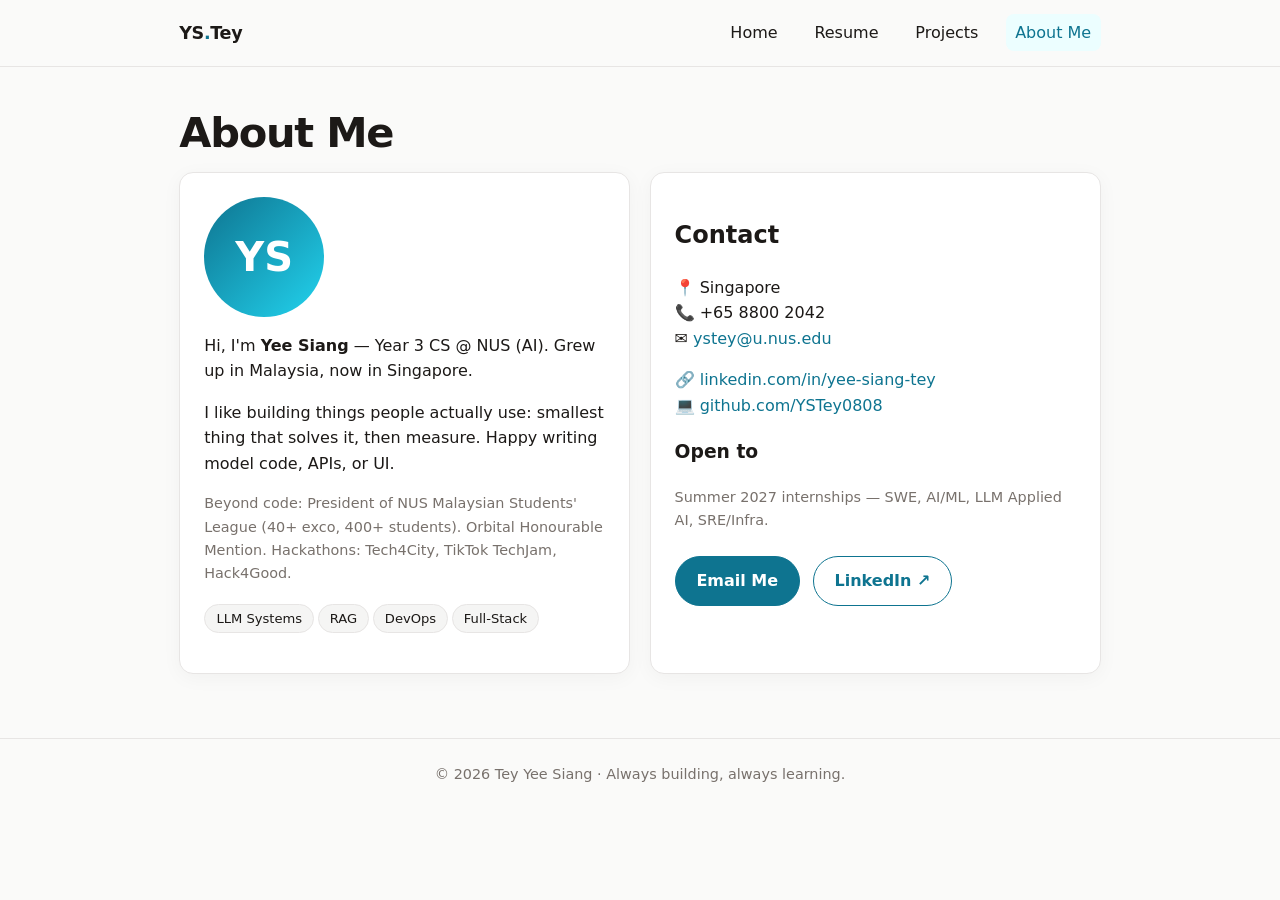
==== about.html @ 7d82055f "portfolio v1" ====
<!doctype html>
<html lang="en">
<head><meta charset="utf-8"><meta name="viewport" content="width=device-width,initial-scale=1">
<title>About Me — Yee Siang Tey</title><link rel="stylesheet" href="style.css"></head>
<body>
<header><nav class="nav">
<a class="logo" href="index.html">YS<span>.</span>Tey</a>
<button class="hamburger" aria-label="menu" onclick="document.querySelector('.links').classList.toggle('open')">☰</button>
<div class="links"><a href="index.html">Home</a><a href="resume.html">Resume</a><a href="projects.html">Projects</a><a href="about.html" class="active">About Me</a></div>
</nav></header>
<main>
<h1 class="fade-up">About Me</h1>
<div class="grid2">
<div class="card fade-up d1">
<div class="avatar" style="margin:0 0 1rem">YS</div>
<p>Hi, I'm <strong>Yee Siang</strong> — Year 3 CS @ NUS (AI). Grew up in Malaysia, now in Singapore.</p>
<p>I like building things people actually use: smallest thing that solves it, then measure. Happy writing model code, APIs, or UI.</p>
<p class="meta">Beyond code: President of NUS Malaysian Students' League (40+ exco, 400+ students). Orbital Honourable Mention. Hackathons: Tech4City, TikTok TechJam, Hack4Good.</p>
<p><span class="tag">LLM Systems</span><span class="tag">RAG</span><span class="tag">DevOps</span><span class="tag">Full-Stack</span></p>
</div>
<div class="card fade-up d2">
<h2>Contact</h2>
<p>📍 Singapore<br>📞 +65 8800 2042<br>✉️ <a href="mailto:ystey@u.nus.edu">ystey@u.nus.edu</a></p>
<p>🔗 <a href="https://www.linkedin.com/in/yee-siang-tey/" target="_blank" rel="noopener">linkedin.com/in/yee-siang-tey</a><br>💻 <a href="https://github.com/YSTey0808" target="_blank" rel="noopener">github.com/YSTey0808</a></p>
<h3>Open to</h3><p class="meta">Summer 2027 internships — SWE, AI/ML, LLM Applied AI, SRE/Infra.</p>
<div class="btns"><a class="btn primary" href="mailto:ystey@u.nus.edu">Email Me</a>
<a class="btn ghost" href="https://www.linkedin.com/in/yee-siang-tey/" target="_blank" rel="noopener">LinkedIn ↗</a></div>
</div>
</div>
</main>
<footer>© 2026 Tey Yee Siang · Always building, always learning.</footer>
<script src="script.js"></script>
</body>
</html>
---- style.css ----
/* Light minimal portfolio - Yee Siang */
:root{
  --bg:#fafaf9; --card:#ffffff; --text:#1c1917; --muted:#78716c;
  --accent:#0e7490; --accent-light:#ecfeff; --border:#e7e5e4;
  --radius:14px; --max:960px;
}
*{box-sizing:border-box}
body{margin:0;font-family:Inter,system-ui,-apple-system,"Segoe UI",Roboto,sans-serif;background:var(--bg);color:var(--text);line-height:1.6}
a{color:var(--accent);text-decoration:none}
a:hover{text-decoration:underline}
header{position:sticky;top:0;background:rgba(250,250,249,.92);backdrop-filter:blur(8px);border-bottom:1px solid var(--border);z-index:10}
.nav{max-width:var(--max);margin:0 auto;display:flex;align-items:center;justify-content:space-between;padding:.9rem 1.2rem}
.logo{font-weight:800;letter-spacing:-.02em;color:var(--text);font-size:1.1rem}
.logo span{color:var(--accent)}
.links{display:flex;gap:1.1rem}
.links a{color:var(--text);font-weight:500;padding:.35rem .6rem;border-radius:8px}
.links a.active,.links a:hover{background:var(--accent-light);color:var(--accent);text-decoration:none}
.hamburger{display:none;background:none;border:1px solid var(--border);border-radius:8px;padding:.4rem .6rem;font-size:1.2rem;cursor:pointer}
main{max-width:var(--max);margin:0 auto;padding:2.5rem 1.2rem 4rem;min-height:70vh}
.hero{display:grid;grid-template-columns:1.2fr .8fr;gap:2rem;align-items:center;padding:2rem 0}
.badge{display:inline-block;background:var(--accent-light);color:var(--accent);padding:.3rem .8rem;border-radius:999px;font-size:.85rem;font-weight:600;margin-bottom:1rem}
h1{font-size:2.6rem;line-height:1.1;margin:.2rem 0 1rem;letter-spacing:-.03em}
.typing{color:var(--accent);font-weight:700;border-right:3px solid var(--accent);padding-right:4px;animation:blink 1s step-end infinite}
@keyframes blink{50%{border-color:transparent}}
.sub{color:var(--muted);font-size:1.1rem}
.btns{display:flex;gap:.8rem;margin-top:1.5rem;flex-wrap:wrap}
.btn{display:inline-block;padding:.7rem 1.3rem;border-radius:999px;font-weight:600;border:1px solid var(--accent)}
.btn.primary{background:var(--accent);color:#fff}
.btn.primary:hover{background:#155e75}
.btn.ghost{background:#fff;color:var(--accent)}
.card{background:var(--card);border:1px solid var(--border);border-radius:var(--radius);padding:1.5rem;box-shadow:0 4px 20px rgba(0,0,0,.04)}
.avatar-card{text-align:center}
.avatar{width:120px;height:120px;border-radius:50%;background:linear-gradient(135deg,#0e7490,#22d3ee);display:flex;align-items:center;justify-content:center;color:#fff;font-size:2.5rem;font-weight:800;margin:0 auto 1rem}
.grid2{display:grid;grid-template-columns:1fr 1fr;gap:1.2rem}
.grid3{display:grid;grid-template-columns:1fr 1fr 1fr;gap:1rem}
.tag{display:inline-block;background:#f5f5f4;border:1px solid var(--border);border-radius:999px;padding:.2rem .7rem;font-size:.82rem;margin:.2rem .2rem 0 0}
footer{border-top:1px solid var(--border);text-align:center;padding:1.5rem;color:var(--muted);font-size:.9rem}
.fade-up{opacity:0;transform:translateY(14px);animation:fadeUp .7s ease forwards}
.fade-up.d1{animation-delay:.1s}.fade-up.d2{animation-delay:.2s}.fade-up.d3{animation-delay:.3s}
@keyframes fadeUp{to{opacity:1;transform:none}}
/* Timeline */
.timeline{border-left:2px solid var(--border);margin-left:.5rem;padding-left:1.2rem}
.job{margin-bottom:1.5rem;position:relative}
.job::before{content:"";position:absolute;left:-1.65rem;top:.4rem;width:12px;height:12px;background:var(--accent);border-radius:50%;border:2px solid #fff;box-shadow:0 0 0 2px var(--accent)}
.job h3{margin:.2rem 0}
.meta{color:var(--muted);font-size:.9rem}
/* Carousel */
.carousel{position:relative;overflow:hidden;border-radius:var(--radius);border:1px solid var(--border);background:#fff}
.slides{display:flex;transition:transform .45s ease}
.slide{min-width:100%;padding:0}
.slide-visual{height:260px;display:flex;align-items:center;justify-content:center;color:#fff;font-size:1.4rem;font-weight:800;text-align:center;padding:1rem}
.s1{background:linear-gradient(135deg,#0e7490,#06b6d4,#99f6e0)}
.s2{background:linear-gradient(135deg,#7c3aed,#06b6d4)}
.s3{background:linear-gradient(135deg,#ea580c,#facc15)}
.s4{background:linear-gradient(135deg,#0f766e,#84cc16)}
.slide-body{padding:1.3rem 1.4rem}
.ctrl{position:absolute;top:110px;background:rgba(255,255,255,.9);border:1px solid var(--border);border-radius:50%;width:40px;height:40px;cursor:pointer;font-size:1.2rem}
.prev{left:10px}.next{right:10px}
.dots{text-align:center;padding:.8rem}
.dot{display:inline-block;width:10px;height:10px;border-radius:50%;background:#d6d3d1;margin:0 4px;cursor:pointer;border:none;padding:0}
.dot.active{background:var(--accent)}
.proj-grid{display:grid;grid-template-columns:1fr 1fr;gap:1rem;margin-top:1.5rem}
@media(max-width:760px){
  .hero{grid-template-columns:1fr}
  h1{font-size:2rem}
  .grid2,.grid3,.proj-grid{grid-template-columns:1fr}
  .links{display:none;flex-direction:column;position:absolute;top:60px;right:12px;background:#fff;border:1px solid var(--border);border-radius:12px;padding:.6rem;box-shadow:0 10px 30px rgba(0,0,0,.08)}
  .links.open{display:flex}
  .hamburger{display:block}
}
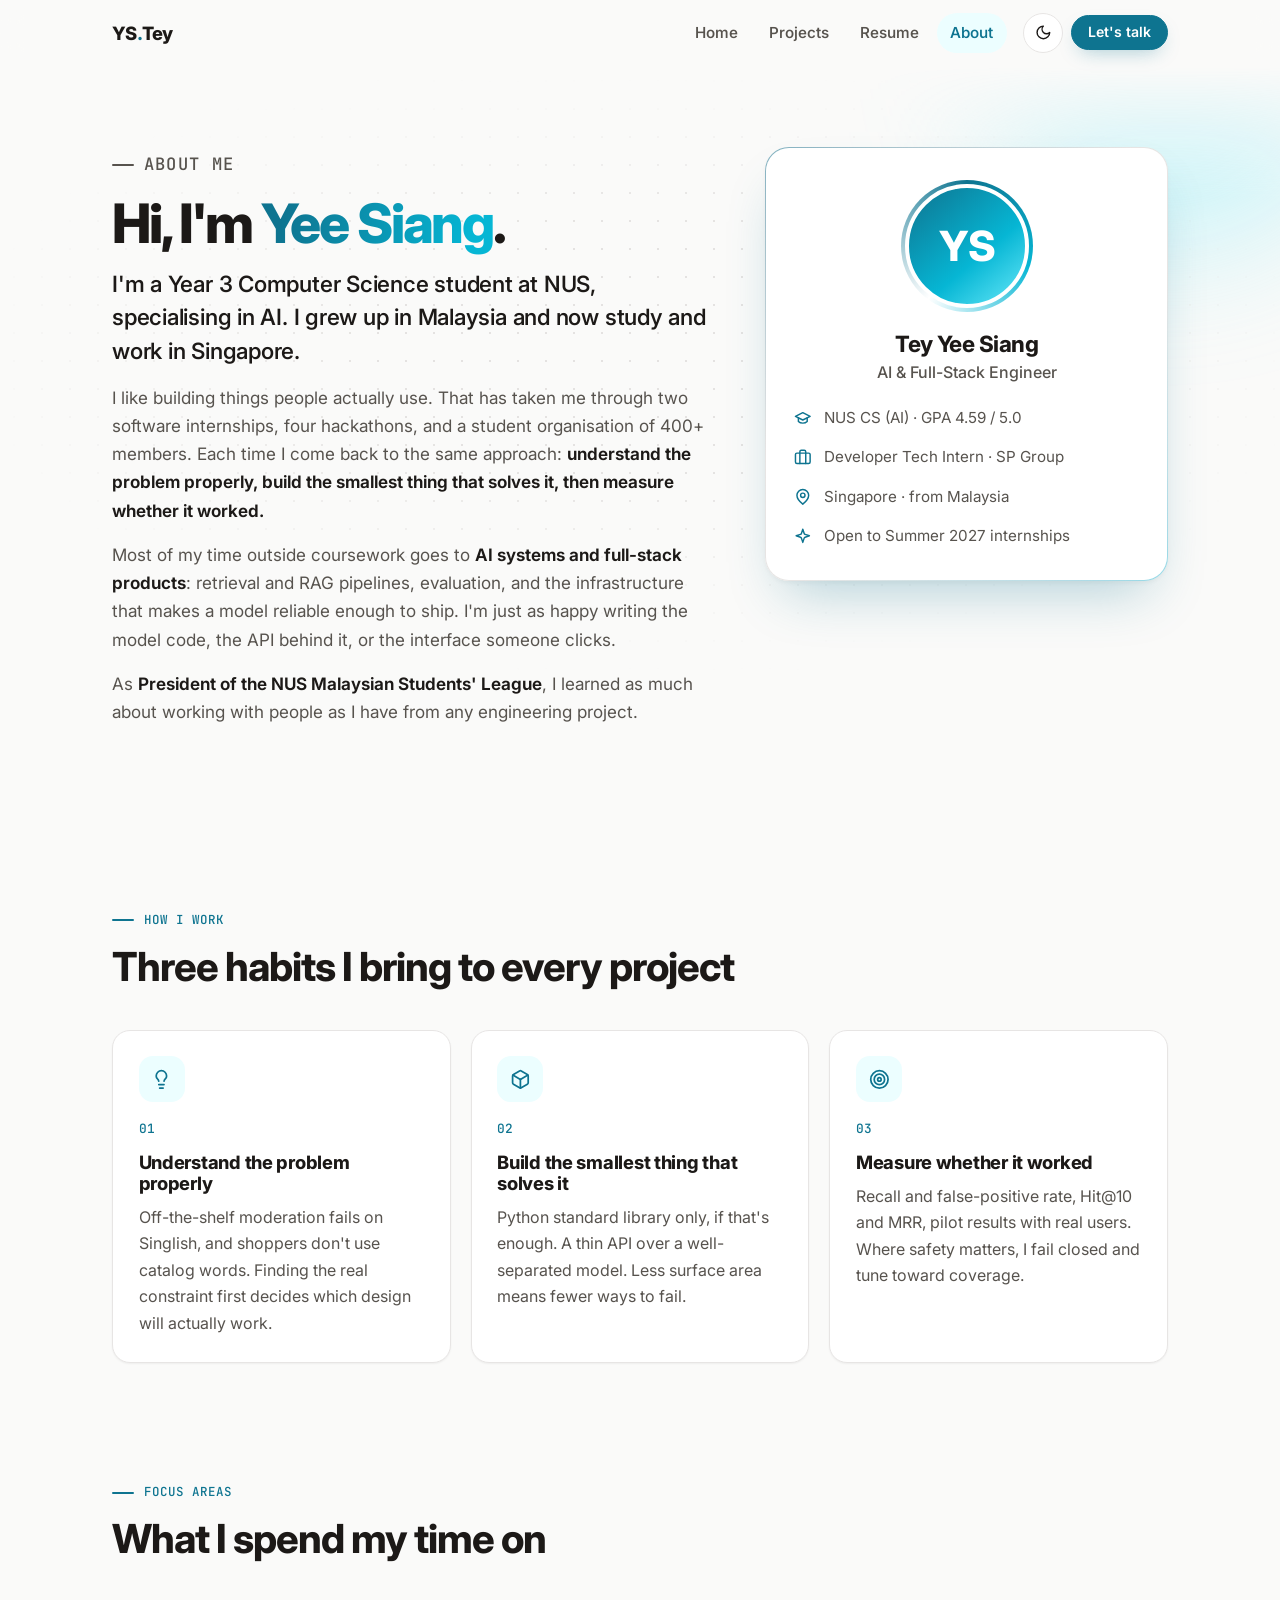
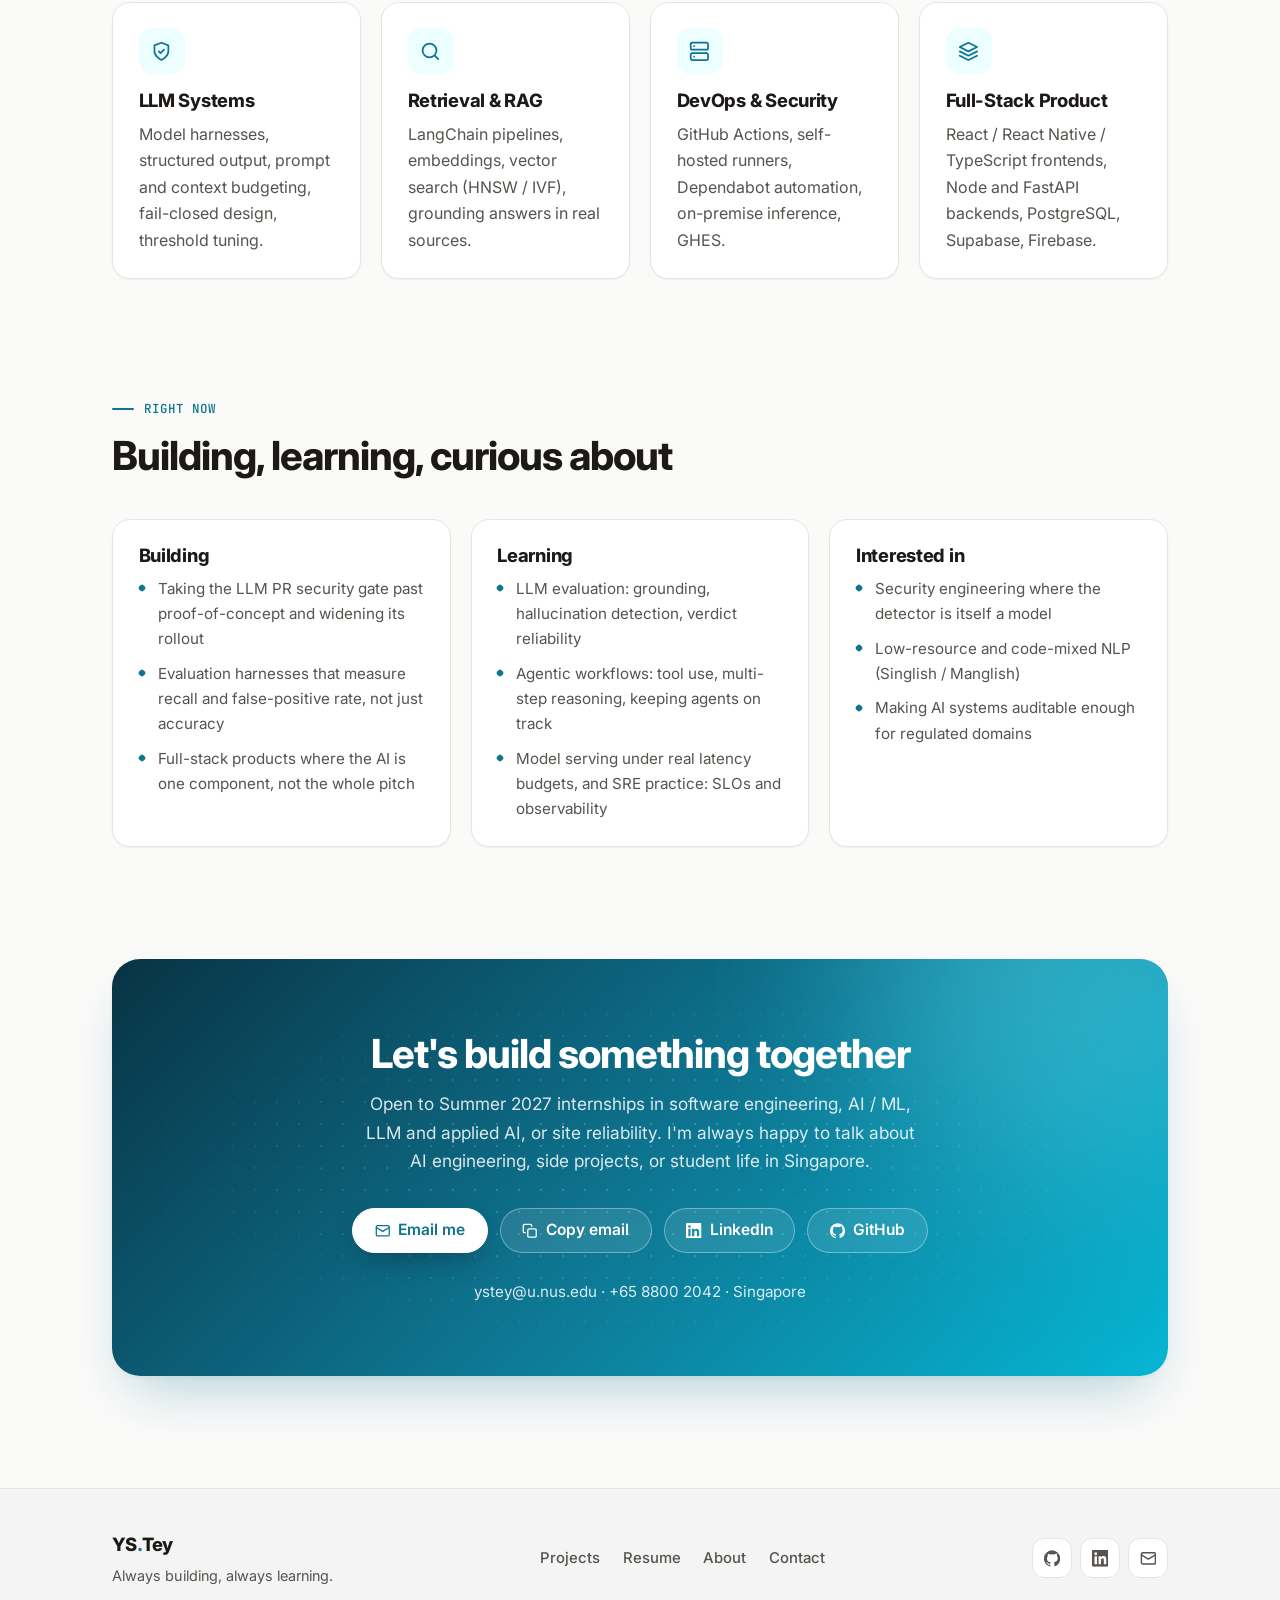
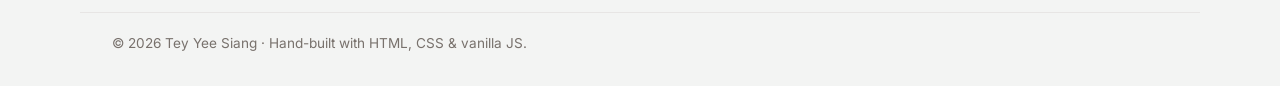
==== commit 61a9ad76: "Portfolio V2" ====
--- a/about.html
+++ b/about.html
@@ -1,34 +1,177 @@
 <!doctype html>
 <html lang="en">
-<head><meta charset="utf-8"><meta name="viewport" content="width=device-width,initial-scale=1">
-<title>About Me — Yee Siang Tey</title><link rel="stylesheet" href="style.css"></head>
+<head>
+<meta charset="utf-8">
+<meta name="viewport" content="width=device-width, initial-scale=1">
+<title>About — Tey Yee Siang</title>
+<meta name="description" content="About Tey Yee Siang — NUS CS (AI) student from Malaysia, building AI systems and full-stack products in Singapore. How I work, what I'm learning, and how to reach me.">
+<meta name="author" content="Tey Yee Siang">
+<meta name="theme-color" content="#0e7490">
+<meta property="og:type" content="profile">
+<meta property="og:title" content="About — Tey Yee Siang">
+<meta property="og:description" content="How I work, what I'm learning, and how to reach me.">
+<meta property="og:url" content="https://personalwebsite-eight-tawny-92.vercel.app/about.html">
+<link rel="icon" href="data:image/svg+xml,%3Csvg xmlns='http://www.w3.org/2000/svg' viewBox='0 0 64 64'%3E%3Crect width='64' height='64' rx='16' fill='%230e7490'/%3E%3Ctext x='50%25' y='54%25' text-anchor='middle' dominant-baseline='middle' font-family='Arial,sans-serif' font-weight='800' font-size='28' fill='white'%3EYS%3C/text%3E%3C/svg%3E">
+<link rel="preconnect" href="https://fonts.googleapis.com">
+<link rel="preconnect" href="https://fonts.gstatic.com" crossorigin>
+<link href="https://fonts.googleapis.com/css2?family=Inter:wght@400;500;600;700;800&family=JetBrains+Mono:wght@500&display=swap" rel="stylesheet">
+<link rel="stylesheet" href="style.css">
+<script>document.documentElement.classList.add('js');try{var t=localStorage.getItem('theme');if(t)document.documentElement.dataset.theme=t}catch(e){}</script>
+</head>
 <body>
-<header><nav class="nav">
-<a class="logo" href="index.html">YS<span>.</span>Tey</a>
-<button class="hamburger" aria-label="menu" onclick="document.querySelector('.links').classList.toggle('open')">☰</button>
-<div class="links"><a href="index.html">Home</a><a href="resume.html">Resume</a><a href="projects.html">Projects</a><a href="about.html" class="active">About Me</a></div>
-</nav></header>
-<main>
-<h1 class="fade-up">About Me</h1>
-<div class="grid2">
-<div class="card fade-up d1">
-<div class="avatar" style="margin:0 0 1rem">YS</div>
-<p>Hi, I'm <strong>Yee Siang</strong> — Year 3 CS @ NUS (AI). Grew up in Malaysia, now in Singapore.</p>
-<p>I like building things people actually use: smallest thing that solves it, then measure. Happy writing model code, APIs, or UI.</p>
-<p class="meta">Beyond code: President of NUS Malaysian Students' League (40+ exco, 400+ students). Orbital Honourable Mention. Hackathons: Tech4City, TikTok TechJam, Hack4Good.</p>
-<p><span class="tag">LLM Systems</span><span class="tag">RAG</span><span class="tag">DevOps</span><span class="tag">Full-Stack</span></p>
-</div>
-<div class="card fade-up d2">
-<h2>Contact</h2>
-<p>📍 Singapore<br>📞 +65 8800 2042<br>✉️ <a href="mailto:ystey@u.nus.edu">ystey@u.nus.edu</a></p>
-<p>🔗 <a href="https://www.linkedin.com/in/yee-siang-tey/" target="_blank" rel="noopener">linkedin.com/in/yee-siang-tey</a><br>💻 <a href="https://github.com/YSTey0808" target="_blank" rel="noopener">github.com/YSTey0808</a></p>
-<h3>Open to</h3><p class="meta">Summer 2027 internships — SWE, AI/ML, LLM Applied AI, SRE/Infra.</p>
-<div class="btns"><a class="btn primary" href="mailto:ystey@u.nus.edu">Email Me</a>
-<a class="btn ghost" href="https://www.linkedin.com/in/yee-siang-tey/" target="_blank" rel="noopener">LinkedIn ↗</a></div>
-</div>
-</div>
+<a class="skip" href="#main">Skip to content</a>
+<div class="progress" aria-hidden="true"></div>
+
+<header class="site-header">
+  <nav class="nav" aria-label="Primary">
+    <a class="logo" href="index.html" aria-label="Tey Yee Siang — home">YS<span>.</span>Tey</a>
+    <div class="links" id="nav-links">
+      <a href="index.html">Home</a>
+      <a href="projects.html">Projects</a>
+      <a href="resume.html">Resume</a>
+      <a href="about.html" aria-current="page">About</a>
+    </div>
+    <div class="nav-actions">
+      <button class="icon-btn theme-toggle" type="button" aria-label="Toggle dark mode"><svg class="ic moon"><use href="#i-moon"/></svg><svg class="ic sun"><use href="#i-sun"/></svg></button>
+      <a class="btn btn-sm primary nav-cta" href="mailto:ystey@u.nus.edu">Let's talk</a>
+      <button class="icon-btn hamburger" type="button" aria-label="Open menu" aria-expanded="false" aria-controls="nav-links"><span></span><span></span><span></span></button>
+    </div>
+  </nav>
+</header>
+
+<main id="main">
+  <section class="page-hero">
+    <div class="hero-bg" aria-hidden="true"><span class="blob b1"></span><div class="grid-bg"></div></div>
+    <div class="container about-grid">
+      <div class="prose">
+        <p class="eyebrow reveal">About me</p>
+        <h1 class="reveal" style="--i:1">Hi, I'm <span class="grad">Yee Siang</span>.</h1>
+        <p class="big reveal" style="--i:2">I'm a Year 3 Computer Science student at NUS, specialising in AI. I grew up in Malaysia and now study and work in Singapore.</p>
+        <p class="reveal" style="--i:3">I like building things people actually use. That has taken me through two software internships, four hackathons, and a student organisation of 400+ members. Each time I come back to the same approach: <strong>understand the problem properly, build the smallest thing that solves it, then measure whether it worked.</strong></p>
+        <p class="reveal" style="--i:4">Most of my time outside coursework goes to <strong>AI systems and full-stack products</strong>: retrieval and RAG pipelines, evaluation, and the infrastructure that makes a model reliable enough to ship. I'm just as happy writing the model code, the API behind it, or the interface someone clicks.</p>
+        <p class="reveal" style="--i:5">As <strong>President of the NUS Malaysian Students' League</strong>, I learned as much about working with people as I have from any engineering project.</p>
+      </div>
+
+      <aside class="card profile-card reveal tilt" style="--i:2" aria-label="Quick facts">
+        <div class="avatar-wrap"><div class="avatar">YS</div></div>
+        <h2 class="profile-name">Tey Yee Siang</h2>
+        <p class="profile-role">AI & Full-Stack Engineer</p>
+        <ul class="facts" style="text-align:left">
+          <li><svg class="ic"><use href="#i-cap"/></svg>NUS CS (AI) · GPA 4.59 / 5.0</li>
+          <li><svg class="ic"><use href="#i-briefcase"/></svg>Developer Tech Intern · SP Group</li>
+          <li><svg class="ic"><use href="#i-pin"/></svg>Singapore · from Malaysia</li>
+          <li><svg class="ic"><use href="#i-sparkles"/></svg>Open to Summer 2027 internships</li>
+        </ul>
+      </aside>
+    </div>
+  </section>
+
+  <!-- How I work -->
+  <section class="section container">
+    <div class="section-head reveal">
+      <p class="eyebrow">How I work</p>
+      <h2>Three habits I bring to every project</h2>
+    </div>
+    <div class="grid3" data-stagger>
+      <article class="card lift spot reveal">
+        <span class="card-icon"><svg class="ic"><use href="#i-bulb"/></svg></span>
+        <span class="step-num">01</span>
+        <h3>Understand the problem properly</h3>
+        <p>Off-the-shelf moderation fails on Singlish, and shoppers don't use catalog words. Finding the real constraint first decides which design will actually work.</p>
+      </article>
+      <article class="card lift spot reveal">
+        <span class="card-icon"><svg class="ic"><use href="#i-box"/></svg></span>
+        <span class="step-num">02</span>
+        <h3>Build the smallest thing that solves it</h3>
+        <p>Python standard library only, if that's enough. A thin API over a well-separated model. Less surface area means fewer ways to fail.</p>
+      </article>
+      <article class="card lift spot reveal">
+        <span class="card-icon"><svg class="ic"><use href="#i-target"/></svg></span>
+        <span class="step-num">03</span>
+        <h3>Measure whether it worked</h3>
+        <p>Recall and false-positive rate, Hit@10 and MRR, pilot results with real users. Where safety matters, I fail closed and tune toward coverage.</p>
+      </article>
+    </div>
+  </section>
+
+  <!-- Focus areas -->
+  <section class="section container">
+    <div class="section-head reveal">
+      <p class="eyebrow">Focus areas</p>
+      <h2>What I spend my time on</h2>
+    </div>
+    <div class="grid4" data-stagger>
+      <article class="card lift spot reveal"><span class="card-icon"><svg class="ic"><use href="#i-shield"/></svg></span><h3>LLM Systems</h3><p>Model harnesses, structured output, prompt and context budgeting, fail-closed design, threshold tuning.</p></article>
+      <article class="card lift spot reveal"><span class="card-icon"><svg class="ic"><use href="#i-search"/></svg></span><h3>Retrieval & RAG</h3><p>LangChain pipelines, embeddings, vector search (HNSW / IVF), grounding answers in real sources.</p></article>
+      <article class="card lift spot reveal"><span class="card-icon"><svg class="ic"><use href="#i-server"/></svg></span><h3>DevOps & Security</h3><p>GitHub Actions, self-hosted runners, Dependabot automation, on-premise inference, GHES.</p></article>
+      <article class="card lift spot reveal"><span class="card-icon"><svg class="ic"><use href="#i-layers"/></svg></span><h3>Full-Stack Product</h3><p>React / React Native / TypeScript frontends, Node and FastAPI backends, PostgreSQL, Supabase, Firebase.</p></article>
+    </div>
+  </section>
+
+  <!-- Right now -->
+  <section class="section container">
+    <div class="section-head reveal">
+      <p class="eyebrow">Right now</p>
+      <h2>Building, learning, curious about</h2>
+    </div>
+    <div class="grid3" data-stagger>
+      <article class="card list-card reveal">
+        <h3>Building</h3>
+        <ul>
+          <li>Taking the LLM PR security gate past proof-of-concept and widening its rollout</li>
+          <li>Evaluation harnesses that measure recall and false-positive rate, not just accuracy</li>
+          <li>Full-stack products where the AI is one component, not the whole pitch</li>
+        </ul>
+      </article>
+      <article class="card list-card reveal">
+        <h3>Learning</h3>
+        <ul>
+          <li>LLM evaluation: grounding, hallucination detection, verdict reliability</li>
+          <li>Agentic workflows: tool use, multi-step reasoning, keeping agents on track</li>
+          <li>Model serving under real latency budgets, and SRE practice: SLOs and observability</li>
+        </ul>
+      </article>
+      <article class="card list-card reveal">
+        <h3>Interested in</h3>
+        <ul>
+          <li>Security engineering where the detector is itself a model</li>
+          <li>Low-resource and code-mixed NLP (Singlish / Manglish)</li>
+          <li>Making AI systems auditable enough for regulated domains</li>
+        </ul>
+      </article>
+    </div>
+  </section>
+
+  <!-- Contact -->
+  <section class="section container" id="contact">
+    <div class="cta reveal">
+      <h2>Let's build something together</h2>
+      <p>Open to Summer 2027 internships in software engineering, AI / ML, LLM and applied AI, or site reliability. I'm always happy to talk about AI engineering, side projects, or student life in Singapore.</p>
+      <div class="btns">
+        <a class="btn primary" href="mailto:ystey@u.nus.edu"><svg class="ic"><use href="#i-mail"/></svg> Email me</a>
+        <button class="btn" type="button" data-copy="ystey@u.nus.edu"><svg class="ic"><use href="#i-copy"/></svg> Copy email</button>
+        <a class="btn" href="https://www.linkedin.com/in/yee-siang-tey/" target="_blank" rel="noopener"><svg class="ic"><use href="#i-linkedin"/></svg> LinkedIn</a>
+        <a class="btn" href="https://github.com/YSTey0808" target="_blank" rel="noopener"><svg class="ic"><use href="#i-github"/></svg> GitHub</a>
+      </div>
+      <p style="margin:1.6rem auto 0;font-size:.95rem">ystey@u.nus.edu · +65 8800 2042 · Singapore</p>
+    </div>
+  </section>
 </main>
-<footer>© 2026 Tey Yee Siang · Always building, always learning.</footer>
+
+<footer class="site-footer">
+  <div class="footer-inner">
+    <div><a class="logo" href="index.html">YS<span>.</span>Tey</a><p class="muted">Always building, always learning.</p></div>
+    <nav class="footer-links" aria-label="Footer"><a href="projects.html">Projects</a><a href="resume.html">Resume</a><a href="about.html">About</a><a href="about.html#contact">Contact</a></nav>
+    <div class="socials">
+      <a href="https://github.com/YSTey0808" target="_blank" rel="noopener" aria-label="GitHub"><svg class="ic"><use href="#i-github"/></svg></a>
+      <a href="https://www.linkedin.com/in/yee-siang-tey/" target="_blank" rel="noopener" aria-label="LinkedIn"><svg class="ic"><use href="#i-linkedin"/></svg></a>
+      <a href="mailto:ystey@u.nus.edu" aria-label="Email"><svg class="ic"><use href="#i-mail"/></svg></a>
+    </div>
+  </div>
+  <p class="copyright">© <span data-year>2026</span> Tey Yee Siang · Hand-built with HTML, CSS & vanilla JS.</p>
+</footer>
+<button class="to-top" type="button" aria-label="Back to top"><svg class="ic"><use href="#i-arrow-up"/></svg></button>
+<div class="toast" role="status" aria-live="polite"></div>
 <script src="script.js"></script>
 </body>
 </html>
--- a/style.css
+++ b/style.css
@@ -1,70 +1,468 @@
-/* Light minimal portfolio - Yee Siang */
+/* ==========================================================
+   Tey Yee Siang — portfolio
+   Plain HTML / CSS / JS. Light + dark themes.
+   All motion respects prefers-reduced-motion.
+   ========================================================== */
+
 :root{
-  --bg:#fafaf9; --card:#ffffff; --text:#1c1917; --muted:#78716c;
-  --accent:#0e7490; --accent-light:#ecfeff; --border:#e7e5e4;
-  --radius:14px; --max:960px;
-}
-*{box-sizing:border-box}
-body{margin:0;font-family:Inter,system-ui,-apple-system,"Segoe UI",Roboto,sans-serif;background:var(--bg);color:var(--text);line-height:1.6}
-a{color:var(--accent);text-decoration:none}
-a:hover{text-decoration:underline}
-header{position:sticky;top:0;background:rgba(250,250,249,.92);backdrop-filter:blur(8px);border-bottom:1px solid var(--border);z-index:10}
-.nav{max-width:var(--max);margin:0 auto;display:flex;align-items:center;justify-content:space-between;padding:.9rem 1.2rem}
-.logo{font-weight:800;letter-spacing:-.02em;color:var(--text);font-size:1.1rem}
-.logo span{color:var(--accent)}
-.links{display:flex;gap:1.1rem}
-.links a{color:var(--text);font-weight:500;padding:.35rem .6rem;border-radius:8px}
-.links a.active,.links a:hover{background:var(--accent-light);color:var(--accent);text-decoration:none}
-.hamburger{display:none;background:none;border:1px solid var(--border);border-radius:8px;padding:.4rem .6rem;font-size:1.2rem;cursor:pointer}
-main{max-width:var(--max);margin:0 auto;padding:2.5rem 1.2rem 4rem;min-height:70vh}
-.hero{display:grid;grid-template-columns:1.2fr .8fr;gap:2rem;align-items:center;padding:2rem 0}
-.badge{display:inline-block;background:var(--accent-light);color:var(--accent);padding:.3rem .8rem;border-radius:999px;font-size:.85rem;font-weight:600;margin-bottom:1rem}
-h1{font-size:2.6rem;line-height:1.1;margin:.2rem 0 1rem;letter-spacing:-.03em}
-.typing{color:var(--accent);font-weight:700;border-right:3px solid var(--accent);padding-right:4px;animation:blink 1s step-end infinite}
-@keyframes blink{50%{border-color:transparent}}
-.sub{color:var(--muted);font-size:1.1rem}
-.btns{display:flex;gap:.8rem;margin-top:1.5rem;flex-wrap:wrap}
-.btn{display:inline-block;padding:.7rem 1.3rem;border-radius:999px;font-weight:600;border:1px solid var(--accent)}
-.btn.primary{background:var(--accent);color:#fff}
-.btn.primary:hover{background:#155e75}
-.btn.ghost{background:#fff;color:var(--accent)}
-.card{background:var(--card);border:1px solid var(--border);border-radius:var(--radius);padding:1.5rem;box-shadow:0 4px 20px rgba(0,0,0,.04)}
-.avatar-card{text-align:center}
-.avatar{width:120px;height:120px;border-radius:50%;background:linear-gradient(135deg,#0e7490,#22d3ee);display:flex;align-items:center;justify-content:center;color:#fff;font-size:2.5rem;font-weight:800;margin:0 auto 1rem}
-.grid2{display:grid;grid-template-columns:1fr 1fr;gap:1.2rem}
-.grid3{display:grid;grid-template-columns:1fr 1fr 1fr;gap:1rem}
-.tag{display:inline-block;background:#f5f5f4;border:1px solid var(--border);border-radius:999px;padding:.2rem .7rem;font-size:.82rem;margin:.2rem .2rem 0 0}
-footer{border-top:1px solid var(--border);text-align:center;padding:1.5rem;color:var(--muted);font-size:.9rem}
-.fade-up{opacity:0;transform:translateY(14px);animation:fadeUp .7s ease forwards}
-.fade-up.d1{animation-delay:.1s}.fade-up.d2{animation-delay:.2s}.fade-up.d3{animation-delay:.3s}
-@keyframes fadeUp{to{opacity:1;transform:none}}
-/* Timeline */
-.timeline{border-left:2px solid var(--border);margin-left:.5rem;padding-left:1.2rem}
-.job{margin-bottom:1.5rem;position:relative}
-.job::before{content:"";position:absolute;left:-1.65rem;top:.4rem;width:12px;height:12px;background:var(--accent);border-radius:50%;border:2px solid #fff;box-shadow:0 0 0 2px var(--accent)}
-.job h3{margin:.2rem 0}
-.meta{color:var(--muted);font-size:.9rem}
-/* Carousel */
-.carousel{position:relative;overflow:hidden;border-radius:var(--radius);border:1px solid var(--border);background:#fff}
-.slides{display:flex;transition:transform .45s ease}
-.slide{min-width:100%;padding:0}
-.slide-visual{height:260px;display:flex;align-items:center;justify-content:center;color:#fff;font-size:1.4rem;font-weight:800;text-align:center;padding:1rem}
-.s1{background:linear-gradient(135deg,#0e7490,#06b6d4,#99f6e0)}
-.s2{background:linear-gradient(135deg,#7c3aed,#06b6d4)}
-.s3{background:linear-gradient(135deg,#ea580c,#facc15)}
-.s4{background:linear-gradient(135deg,#0f766e,#84cc16)}
-.slide-body{padding:1.3rem 1.4rem}
-.ctrl{position:absolute;top:110px;background:rgba(255,255,255,.9);border:1px solid var(--border);border-radius:50%;width:40px;height:40px;cursor:pointer;font-size:1.2rem}
-.prev{left:10px}.next{right:10px}
-.dots{text-align:center;padding:.8rem}
-.dot{display:inline-block;width:10px;height:10px;border-radius:50%;background:#d6d3d1;margin:0 4px;cursor:pointer;border:none;padding:0}
-.dot.active{background:var(--accent)}
-.proj-grid{display:grid;grid-template-columns:1fr 1fr;gap:1rem;margin-top:1.5rem}
-@media(max-width:760px){
-  .hero{grid-template-columns:1fr}
-  h1{font-size:2rem}
-  .grid2,.grid3,.proj-grid{grid-template-columns:1fr}
-  .links{display:none;flex-direction:column;position:absolute;top:60px;right:12px;background:#fff;border:1px solid var(--border);border-radius:12px;padding:.6rem;box-shadow:0 10px 30px rgba(0,0,0,.08)}
-  .links.open{display:flex}
-  .hamburger{display:block}
-}
+  --bg:#fafaf9; --bg-2:#f3f4f3; --surface:#ffffff; --surface-2:#f7f8f8;
+  --text:#1c1917; --muted:#57534e; --subtle:#78716c;
+  --border:#e7e5e4; --border-strong:#d6d3d1;
+  --accent:#0e7490; --accent-strong:#155e75; --accent-2:#06b6d4;
+  --accent-soft:#ecfeff; --accent-glow:rgba(6,182,212,.14); --on-accent:#ffffff;
+  --ring:rgba(14,116,144,.4);
+  --live:#16a34a;
+  --shadow-sm:0 1px 2px rgba(28,25,23,.05);
+  --shadow:0 1px 2px rgba(28,25,23,.04),0 10px 30px -12px rgba(28,25,23,.12);
+  --shadow-lg:0 2px 4px rgba(28,25,23,.04),0 28px 56px -20px rgba(14,116,144,.32);
+  --header-bg:rgba(250,250,249,.78);
+  --blob-1:#67e8f9; --blob-2:#0e7490; --blob-3:#a7f3d0;
+  --radius:18px; --radius-sm:12px; --max:1120px;
+  --font:"Inter",system-ui,-apple-system,"Segoe UI",Roboto,sans-serif;
+  --mono:"JetBrains Mono",ui-monospace,SFMono-Regular,Consolas,monospace;
+  --ease:cubic-bezier(.2,.7,.2,1);
+  color-scheme:light;
+}
+@media (prefers-color-scheme:dark){
+  :root:not([data-theme="light"]){
+    --bg:#0b0f13; --bg-2:#0f151a; --surface:#121a20; --surface-2:#16202a;
+    --text:#ecebea; --muted:#a8a29e; --subtle:#8b8681;
+    --border:#212b33; --border-strong:#2e3a44;
+    --accent:#22d3ee; --accent-strong:#67e8f9; --accent-2:#0891b2;
+    --accent-soft:rgba(34,211,238,.10); --accent-glow:rgba(34,211,238,.12); --on-accent:#04222b;
+    --ring:rgba(34,211,238,.45);
+    --live:#4ade80;
+    --shadow-sm:0 1px 2px rgba(0,0,0,.4);
+    --shadow:0 1px 2px rgba(0,0,0,.3),0 12px 32px -14px rgba(0,0,0,.6);
+    --shadow-lg:0 2px 4px rgba(0,0,0,.3),0 28px 60px -20px rgba(34,211,238,.18);
+    --header-bg:rgba(11,15,19,.72);
+    --blob-1:#0e7490; --blob-2:#155e75; --blob-3:#064e3b;
+    color-scheme:dark;
+  }
+}
+:root[data-theme="dark"]{
+  --bg:#0b0f13; --bg-2:#0f151a; --surface:#121a20; --surface-2:#16202a;
+  --text:#ecebea; --muted:#a8a29e; --subtle:#8b8681;
+  --border:#212b33; --border-strong:#2e3a44;
+  --accent:#22d3ee; --accent-strong:#67e8f9; --accent-2:#0891b2;
+  --accent-soft:rgba(34,211,238,.10); --accent-glow:rgba(34,211,238,.12); --on-accent:#04222b;
+  --ring:rgba(34,211,238,.45);
+  --live:#4ade80;
+  --shadow-sm:0 1px 2px rgba(0,0,0,.4);
+  --shadow:0 1px 2px rgba(0,0,0,.3),0 12px 32px -14px rgba(0,0,0,.6);
+  --shadow-lg:0 2px 4px rgba(0,0,0,.3),0 28px 60px -20px rgba(34,211,238,.18);
+  --header-bg:rgba(11,15,19,.72);
+  --blob-1:#0e7490; --blob-2:#155e75; --blob-3:#064e3b;
+  color-scheme:dark;
+}
+
+/* ---------- Base ---------- */
+*,*::before,*::after{box-sizing:border-box}
+html{scroll-behavior:smooth;-webkit-text-size-adjust:100%}
+body{margin:0;font-family:var(--font);background:var(--bg);color:var(--text);line-height:1.65;font-size:16px;
+  -webkit-font-smoothing:antialiased;text-rendering:optimizeLegibility;overflow-x:hidden;
+  transition:background-color .3s ease,color .3s ease}
+[hidden]{display:none!important}
+img,svg{display:block;max-width:100%}
+a{color:var(--accent);text-decoration:none;transition:color .2s}
+a:hover{color:var(--accent-strong)}
+:focus-visible{outline:2px solid var(--accent);outline-offset:3px;border-radius:6px}
+::selection{background:var(--accent);color:var(--on-accent)}
+h1,h2,h3,h4{line-height:1.15;letter-spacing:-.025em;margin:0 0 .6rem;font-weight:750}
+h1{font-size:clamp(2.4rem,5.6vw,4.1rem);letter-spacing:-.04em;font-weight:800}
+h2{font-size:clamp(1.75rem,3.4vw,2.5rem)}
+h3{font-size:1.15rem;letter-spacing:-.015em}
+p{margin:0 0 1rem}
+ul{margin:0;padding:0}
+strong{font-weight:650}
+.container{max-width:var(--max);margin:0 auto;padding:0 clamp(16px,4vw,32px)}
+.muted{color:var(--muted)}
+.grad{background:linear-gradient(100deg,var(--accent) 10%,var(--accent-2) 90%);-webkit-background-clip:text;background-clip:text;color:transparent}
+.ic{width:1em;height:1em;flex:none;fill:none;stroke:currentColor;stroke-width:2;stroke-linecap:round;stroke-linejoin:round}
+
+.skip{position:absolute;left:-999px;top:8px;background:var(--accent);color:var(--on-accent);padding:.5rem 1rem;border-radius:8px;z-index:100}
+.skip:focus{left:8px}
+
+/* View transitions between pages (progressive enhancement) */
+@view-transition{navigation:auto}
+::view-transition-old(root),::view-transition-new(root){animation-duration:.28s}
+
+/* ---------- Header / nav ---------- */
+.progress{position:fixed;top:0;left:0;height:3px;width:100%;transform:scaleX(var(--p,0));transform-origin:left;
+  background:linear-gradient(90deg,var(--accent),var(--accent-2));z-index:60}
+.site-header{position:sticky;top:0;z-index:50;background:var(--header-bg);backdrop-filter:saturate(1.6) blur(14px);
+  -webkit-backdrop-filter:saturate(1.6) blur(14px);border-bottom:1px solid transparent;transition:border-color .3s,box-shadow .3s}
+.site-header.scrolled{border-bottom-color:var(--border);box-shadow:var(--shadow-sm)}
+.nav{max-width:var(--max);margin:0 auto;display:flex;align-items:center;gap:1rem;padding:.8rem clamp(16px,4vw,32px)}
+.logo{font-weight:800;letter-spacing:-.03em;color:var(--text);font-size:1.15rem;margin-right:auto}
+.logo:hover{color:var(--text)}
+.logo span{color:var(--accent);display:inline-block;transition:transform .4s var(--ease)}
+.logo:hover span{transform:translateY(-4px) scale(1.3)}
+.links{display:flex;gap:.25rem}
+.links a{position:relative;color:var(--muted);font-weight:550;font-size:.95rem;padding:.45rem .85rem;border-radius:999px;transition:color .2s,background-color .2s}
+.links a:hover{color:var(--text);background:var(--bg-2)}
+.links a[aria-current="page"]{color:var(--accent);background:var(--accent-soft)}
+.nav-actions{display:flex;align-items:center;gap:.5rem}
+.icon-btn{display:inline-grid;place-items:center;width:40px;height:40px;border-radius:999px;border:1px solid var(--border);
+  background:var(--surface);color:var(--text);cursor:pointer;font-size:1.05rem;transition:transform .2s var(--ease),border-color .2s,background-color .2s}
+.icon-btn:hover{border-color:var(--accent);color:var(--accent);transform:rotate(-12deg)}
+.theme-toggle .sun{display:none}
+:root[data-theme="dark"] .theme-toggle .sun{display:block}
+:root[data-theme="dark"] .theme-toggle .moon{display:none}
+@media (prefers-color-scheme:dark){
+  :root:not([data-theme="light"]) .theme-toggle .sun{display:block}
+  :root:not([data-theme="light"]) .theme-toggle .moon{display:none}
+}
+.hamburger{display:none}
+.hamburger:hover{transform:none}
+.hamburger span{display:block;width:16px;height:2px;background:currentColor;border-radius:2px;transition:transform .3s var(--ease),opacity .2s}
+.hamburger span+span{margin-top:3px}
+.hamburger{grid-auto-rows:min-content;align-content:center}
+.hamburger[aria-expanded="true"] span:nth-child(1){transform:translateY(5px) rotate(45deg)}
+.hamburger[aria-expanded="true"] span:nth-child(2){opacity:0}
+.hamburger[aria-expanded="true"] span:nth-child(3){transform:translateY(-5px) rotate(-45deg)}
+
+/* ---------- Buttons, tags ---------- */
+.btns{display:flex;gap:.75rem;flex-wrap:wrap;align-items:center}
+.btn{position:relative;display:inline-flex;align-items:center;gap:.5rem;padding:.78rem 1.35rem;border-radius:999px;font-weight:600;
+  font-size:.97rem;border:1px solid var(--border-strong);background:var(--surface);color:var(--text);cursor:pointer;overflow:hidden;
+  font-family:inherit;line-height:1.2;transition:transform .25s var(--ease),box-shadow .25s,border-color .2s,background-color .2s,color .2s}
+.btn:hover{transform:translateY(-2px);border-color:var(--accent);color:var(--accent);box-shadow:var(--shadow)}
+.btn:active{transform:translateY(0)}
+.btn .ic{transition:transform .25s var(--ease)}
+.btn:hover .ic-move{transform:translateX(3px)}
+.btn:hover .ic-diag{transform:translate(2px,-2px)}
+.btn.primary{background:var(--accent);border-color:var(--accent);color:var(--on-accent);box-shadow:0 8px 20px -8px var(--ring)}
+.btn.primary:hover{background:var(--accent-strong);border-color:var(--accent-strong);color:var(--on-accent);box-shadow:0 14px 28px -10px var(--ring)}
+.btn.primary::after{content:"";position:absolute;inset:0;background:linear-gradient(110deg,transparent 30%,rgba(255,255,255,.35) 50%,transparent 70%);
+  transform:translateX(-120%);transition:transform .7s var(--ease)}
+.btn.primary:hover::after{transform:translateX(120%)}
+.btn-sm{padding:.5rem 1rem;font-size:.88rem}
+.tags{display:flex;flex-wrap:wrap;gap:.4rem}
+.tag{display:inline-block;background:var(--bg-2);border:1px solid var(--border);color:var(--muted);border-radius:999px;padding:.2rem .7rem;
+  font-size:.8rem;font-weight:500;white-space:nowrap}
+.link-arrow{display:inline-flex;align-items:center;gap:.35rem;font-weight:600}
+.link-arrow .ic{transition:transform .25s var(--ease)}
+.link-arrow:hover .ic{transform:translateX(4px)}
+
+/* ---------- Cards ---------- */
+.card{position:relative;isolation:isolate;background:var(--surface);border:1px solid var(--border);border-radius:var(--radius);padding:1.6rem;
+  box-shadow:var(--shadow-sm);transition:transform .35s var(--ease),box-shadow .35s var(--ease),border-color .3s}
+.card.lift:hover{transform:translateY(-4px);box-shadow:var(--shadow-lg);border-color:color-mix(in srgb,var(--accent) 35%,var(--border))}
+/* cursor-following glow */
+.spot::before{content:"";position:absolute;inset:0;border-radius:inherit;pointer-events:none;z-index:-1;opacity:0;transition:opacity .35s;
+  background:radial-gradient(420px circle at var(--mx,50%) var(--my,50%),var(--accent-glow),transparent 45%)}
+.spot:hover::before{opacity:1}
+.card-icon{display:inline-grid;place-items:center;width:46px;height:46px;border-radius:14px;background:var(--accent-soft);color:var(--accent);
+  font-size:1.3rem;margin-bottom:1rem;transition:transform .4s var(--ease)}
+.card:hover .card-icon{transform:rotate(-8deg) scale(1.08)}
+.card p:last-child{margin-bottom:0}
+.card p{color:var(--muted)}
+
+/* ---------- Sections ---------- */
+.section{padding-top:clamp(4rem,9vw,7rem)}
+.section-head{max-width:680px;margin-bottom:2.5rem}
+.section-head.row{max-width:none;display:flex;justify-content:space-between;align-items:flex-end;gap:1rem;flex-wrap:wrap}
+.section-head.row>div{max-width:680px}
+.eyebrow{display:inline-flex;align-items:center;gap:.6rem;font-family:var(--mono);font-size:.78rem;font-weight:500;letter-spacing:.08em;
+  text-transform:uppercase;color:var(--accent);margin-bottom:.8rem}
+.eyebrow::before{content:"";width:22px;height:2px;border-radius:2px;background:currentColor}
+.section-sub{color:var(--muted);font-size:1.08rem;margin:0}
+.grid2{display:grid;grid-template-columns:repeat(2,1fr);gap:1.25rem}
+.grid3{display:grid;grid-template-columns:repeat(3,1fr);gap:1.25rem}
+.grid4{display:grid;grid-template-columns:repeat(4,1fr);gap:1.25rem}
+
+/* ---------- Hero ---------- */
+.hero{position:relative;padding:clamp(3rem,8vw,6rem) 0 clamp(4rem,8vw,6rem);overflow:hidden}
+.hero-bg{position:absolute;inset:0;z-index:-1;pointer-events:none;
+  mask-image:linear-gradient(transparent,#000 18%,#000 55%,transparent);-webkit-mask-image:linear-gradient(transparent,#000 18%,#000 55%,transparent)}
+.blob{position:absolute;border-radius:50%;filter:blur(70px);opacity:.55;will-change:transform}
+.b1{width:460px;height:460px;background:var(--blob-1);top:-160px;right:-80px;animation:drift1 18s ease-in-out infinite alternate}
+.b2{width:380px;height:380px;background:var(--blob-2);bottom:-180px;left:-120px;opacity:.28;animation:drift2 22s ease-in-out infinite alternate}
+.b3{width:300px;height:300px;background:var(--blob-3);top:30%;left:40%;opacity:.35;animation:drift3 26s ease-in-out infinite alternate}
+@keyframes drift1{to{transform:translate(-90px,70px) scale(1.12)}}
+@keyframes drift2{to{transform:translate(110px,-60px) scale(1.08)}}
+@keyframes drift3{to{transform:translate(-80px,-50px) scale(.9)}}
+.grid-bg{position:absolute;inset:0;background-image:radial-gradient(var(--border-strong) 1px,transparent 1px);background-size:28px 28px;
+  mask-image:radial-gradient(ellipse 70% 60% at 50% 40%,#000 30%,transparent 75%);-webkit-mask-image:radial-gradient(ellipse 70% 60% at 50% 40%,#000 30%,transparent 75%);opacity:.6}
+.hero-inner{display:grid;grid-template-columns:1.3fr .85fr;gap:clamp(2rem,5vw,4.5rem);align-items:center}
+.status{display:inline-flex;align-items:center;gap:.6rem;padding:.38rem .9rem .38rem .75rem;border-radius:999px;font-size:.88rem;font-weight:600;
+  background:var(--surface);border:1px solid var(--border);box-shadow:var(--shadow-sm);color:var(--text);margin-bottom:1.4rem}
+.pulse{position:relative;width:9px;height:9px;border-radius:50%;background:var(--live);flex:none}
+.pulse::after{content:"";position:absolute;inset:0;border-radius:50%;background:var(--live);animation:ping 1.8s cubic-bezier(0,0,.2,1) infinite}
+@keyframes ping{75%,100%{transform:scale(2.6);opacity:0}}
+.hero h1{margin-bottom:.4rem}
+.wave{display:inline-block;transform-origin:70% 70%;animation:wave 2.6s ease-in-out 1s 2}
+@keyframes wave{0%,60%,100%{transform:rotate(0)}10%,30%{transform:rotate(14deg)}20%{transform:rotate(-8deg)}40%{transform:rotate(-4deg)}50%{transform:rotate(10deg)}}
+.hero-role{font-size:clamp(1.35rem,2.8vw,2rem);font-weight:650;letter-spacing:-.025em;color:var(--muted);margin-bottom:1.3rem;min-height:1.3em}
+.typing{color:var(--text)}
+.typing::after{content:"";display:inline-block;width:3px;height:1em;margin-left:3px;vertical-align:-.12em;background:var(--accent);border-radius:2px;animation:blink 1s steps(1) infinite}
+@keyframes blink{50%{opacity:0}}
+.lead{font-size:clamp(1.03rem,1.6vw,1.15rem);color:var(--muted);max-width:600px;margin-bottom:1.8rem}
+.lead strong{color:var(--text)}
+.hero-facts{list-style:none;display:flex;flex-wrap:wrap;gap:.6rem 1.4rem;margin-top:1.8rem;color:var(--muted);font-size:.93rem}
+.hero-facts li{display:inline-flex;align-items:center;gap:.45rem}
+.hero-facts .ic{color:var(--accent)}
+
+/* profile card */
+.profile-card{text-align:center;padding:2rem 1.75rem;border-radius:24px;transform-style:preserve-3d;will-change:transform;
+  background:linear-gradient(var(--surface),var(--surface)) padding-box,
+             linear-gradient(140deg,color-mix(in srgb,var(--accent) 55%,transparent),var(--border) 40%,var(--border) 60%,color-mix(in srgb,var(--accent-2) 50%,transparent)) border-box;
+  border:1px solid transparent;box-shadow:var(--shadow-lg)}
+.avatar-wrap{position:relative;width:132px;height:132px;margin:0 auto 1.2rem;border-radius:50%;padding:4px}
+.avatar-wrap::before{content:"";position:absolute;inset:0;border-radius:50%;
+  background:conic-gradient(from 0deg,var(--accent),var(--accent-2),transparent 60%,var(--accent));animation:spin 6s linear infinite}
+@keyframes spin{to{transform:rotate(1turn)}}
+.avatar{position:relative;width:100%;height:100%;border-radius:50%;display:grid;place-items:center;
+  background:linear-gradient(140deg,#0e7490,#06b6d4 60%,#67e8f9);color:#fff;font-size:2.6rem;font-weight:800;letter-spacing:-.04em;
+  border:4px solid var(--surface);overflow:hidden}
+.avatar img{width:100%;height:100%;object-fit:cover}
+.profile-name{font-size:1.4rem;margin-bottom:.15rem}
+.profile-role{color:var(--muted);margin-bottom:1.2rem;font-weight:500}
+.now{display:flex;align-items:center;gap:.8rem;text-align:left;padding:.8rem 1rem;border-radius:14px;background:var(--bg-2);border:1px solid var(--border);margin-bottom:1.2rem}
+.now small{display:block;font-size:.72rem;text-transform:uppercase;letter-spacing:.08em;color:var(--subtle);font-weight:600}
+.now strong{font-size:.92rem;line-height:1.35}
+.profile-card .tags{justify-content:center;margin-bottom:1.3rem}
+.socials{display:flex;gap:.5rem;justify-content:center}
+.socials a{display:inline-grid;place-items:center;width:40px;height:40px;border-radius:12px;border:1px solid var(--border);color:var(--muted);
+  font-size:1.05rem;background:var(--surface);transition:transform .25s var(--ease),color .2s,border-color .2s}
+.socials a:hover{color:var(--accent);border-color:var(--accent);transform:translateY(-3px)}
+
+.scroll-hint{position:absolute;left:50%;bottom:1.4rem;width:24px;height:38px;margin-left:-12px;border:2px solid var(--border-strong);border-radius:14px}
+.scroll-hint span{position:absolute;left:50%;top:7px;width:4px;height:8px;margin-left:-2px;border-radius:2px;background:var(--accent);animation:scrollDot 1.8s ease-in-out infinite}
+@keyframes scrollDot{0%{opacity:0;transform:translateY(0)}30%{opacity:1}100%{opacity:0;transform:translateY(12px)}}
+
+/* ---------- Stats ---------- */
+.stats{display:grid;grid-template-columns:repeat(4,1fr);gap:0;background:var(--surface);border:1px solid var(--border);border-radius:var(--radius);
+  box-shadow:var(--shadow);overflow:hidden}
+.stat{padding:1.6rem 1.4rem;text-align:center;border-right:1px solid var(--border)}
+.stat:last-child{border-right:0}
+.stat-num{display:block;font-size:clamp(2rem,4vw,2.6rem);font-weight:800;letter-spacing:-.04em;line-height:1.1;font-variant-numeric:tabular-nums}
+.stat-num small{font-size:.5em;color:var(--subtle);font-weight:600;letter-spacing:0}
+.stat-label{display:block;color:var(--muted);font-size:.9rem;margin-top:.3rem}
+
+/* ---------- Experience list ---------- */
+.xp-list{display:grid;gap:1rem}
+.xp{display:grid;grid-template-columns:auto 1fr auto;gap:1.25rem;align-items:start}
+.xp-logo{display:grid;place-items:center;width:52px;height:52px;border-radius:14px;font-weight:800;font-size:.95rem;color:#fff;letter-spacing:-.02em}
+.xp h3{margin-bottom:.2rem}
+.xp h3 span{color:var(--muted);font-weight:550}
+.xp p{margin:.4rem 0 .9rem}
+.xp-date{font-family:var(--mono);font-size:.8rem;color:var(--subtle);white-space:nowrap;padding-top:.2rem}
+.lg-sp{background:linear-gradient(140deg,#0e7490,#22d3ee)}
+.lg-tc{background:linear-gradient(140deg,#7c3aed,#c084fc)}
+.lg-ms{background:linear-gradient(140deg,#ea580c,#facc15)}
+
+/* ---------- Marquee ---------- */
+.marquee{overflow:hidden;padding:.4rem 0;mask-image:linear-gradient(90deg,transparent,#000 10%,#000 90%,transparent);
+  -webkit-mask-image:linear-gradient(90deg,transparent,#000 10%,#000 90%,transparent)}
+.marquee+.marquee{margin-top:.75rem}
+.marquee-track{display:flex;gap:.75rem;width:max-content;animation:marquee 45s linear infinite}
+.marquee.reverse .marquee-track{animation-direction:reverse;animation-duration:55s}
+.marquee:hover .marquee-track{animation-play-state:paused}
+@keyframes marquee{to{transform:translateX(calc(-50% - .375rem))}}
+.chip{display:inline-flex;align-items:center;gap:.5rem;padding:.6rem 1.1rem;border-radius:12px;background:var(--surface);border:1px solid var(--border);
+  font-weight:550;font-size:.95rem;white-space:nowrap;box-shadow:var(--shadow-sm)}
+.chip i{width:8px;height:8px;border-radius:50%;background:var(--c,var(--accent))}
+
+/* ---------- Projects ---------- */
+.projects{display:grid;grid-template-columns:repeat(2,1fr);gap:1.4rem}
+.projects.three{grid-template-columns:repeat(3,1fr)}
+.project{display:flex;flex-direction:column;padding:0;overflow:hidden}
+.project-visual{position:relative;height:150px;display:flex;align-items:flex-end;justify-content:space-between;padding:1.1rem 1.3rem;color:#fff;overflow:hidden}
+.project-visual::before{content:"";position:absolute;inset:0;background-image:radial-gradient(rgba(255,255,255,.22) 1px,transparent 1px);background-size:18px 18px;
+  mask-image:linear-gradient(120deg,transparent 30%,#000);-webkit-mask-image:linear-gradient(120deg,transparent 30%,#000)}
+.project-visual .ic{position:absolute;right:-10px;top:-14px;font-size:8.5rem;stroke-width:1.2;opacity:.22;transition:transform .7s var(--ease)}
+.project:hover .project-visual .ic{transform:rotate(-10deg) scale(1.08)}
+.project-badge{position:relative;display:inline-flex;align-items:center;gap:.4rem;background:rgba(255,255,255,.18);border:1px solid rgba(255,255,255,.3);
+  backdrop-filter:blur(6px);-webkit-backdrop-filter:blur(6px);padding:.3rem .75rem;border-radius:999px;font-size:.78rem;font-weight:650;letter-spacing:.01em}
+.project-headline{position:relative;font-size:1.65rem;font-weight:800;letter-spacing:-.04em;line-height:1;text-align:right;text-shadow:0 2px 12px rgba(0,0,0,.15)}
+.project-headline small{display:block;font-size:.72rem;font-weight:600;letter-spacing:.02em;opacity:.9;margin-top:.25rem}
+.g1{background:linear-gradient(135deg,#4c1d95,#7c3aed 45%,#06b6d4)}
+.g2{background:linear-gradient(135deg,#0e7490,#06b6d4 55%,#5eead4)}
+.g3{background:linear-gradient(135deg,#0f172a,#1e3a8a 50%,#0891b2)}
+.g4{background:linear-gradient(135deg,#9a3412,#ea580c 50%,#facc15)}
+.g5{background:linear-gradient(135deg,#be185d,#f43f5e 50%,#fb923c)}
+.g6{background:linear-gradient(135deg,#065f46,#0f766e 45%,#84cc16)}
+.g7{background:linear-gradient(135deg,#1e1b4b,#4338ca 50%,#a855f7)}
+.g8{background:linear-gradient(135deg,#334155,#0f766e 60%,#2dd4bf)}
+.g9{background:linear-gradient(135deg,#78350f,#b45309 50%,#f59e0b)}
+.project-body{display:flex;flex-direction:column;flex:1;padding:1.4rem 1.5rem 1.5rem}
+.project-body h3{font-size:1.2rem;margin-bottom:.5rem}
+.project-body p{font-size:.95rem;margin-bottom:.9rem}
+.project-role{font-size:.9rem;color:var(--muted);padding-left:.8rem;border-left:2px solid var(--accent);margin-bottom:1rem}
+.project-role strong{color:var(--text)}
+.metrics{list-style:none;display:flex;flex-wrap:wrap;gap:.5rem;margin-bottom:1rem}
+.metrics li{font-size:.82rem;color:var(--muted);background:var(--accent-soft);border-radius:8px;padding:.3rem .6rem}
+.metrics strong{color:var(--accent);font-weight:750}
+.project .tags{margin-bottom:1.2rem}
+.project-links{display:flex;gap:1.1rem;flex-wrap:wrap;margin-top:auto;padding-top:1rem;border-top:1px dashed var(--border)}
+.project-links a{display:inline-flex;align-items:center;gap:.4rem;font-weight:600;font-size:.92rem}
+.project-links a .ic{transition:transform .25s var(--ease)}
+.project-links a:hover .ic-diag{transform:translate(2px,-2px)}
+
+.filters{display:flex;flex-wrap:wrap;gap:.5rem;margin-bottom:1rem}
+.filter{font:inherit;font-weight:600;font-size:.9rem;padding:.5rem 1.05rem;border-radius:999px;border:1px solid var(--border);background:var(--surface);
+  color:var(--muted);cursor:pointer;transition:all .25s var(--ease)}
+.filter:hover{color:var(--text);border-color:var(--border-strong)}
+.filter[aria-pressed="true"]{background:var(--text);border-color:var(--text);color:var(--bg)}
+.filter sup{font-size:.7em;margin-left:.2rem;opacity:.7}
+.result-count{font-size:.88rem;color:var(--subtle);margin-bottom:1.6rem;font-family:var(--mono)}
+.pop{animation:pop .5s var(--ease) both}
+@keyframes pop{from{opacity:0;transform:translateY(16px) scale(.98)}}
+
+/* ---------- Page hero (inner pages) ---------- */
+.page-hero{position:relative;padding:clamp(3rem,7vw,5rem) 0 clamp(2rem,4vw,3rem);overflow:hidden}
+.page-hero .blob{opacity:.35}
+.page-hero .b1{width:380px;height:380px;top:-200px}
+.page-hero h1{font-size:clamp(2.2rem,5vw,3.4rem);margin-bottom:.8rem}
+.page-hero .section-sub{max-width:640px}
+.page-hero .btns{margin-top:1.6rem}
+
+/* ---------- Resume ---------- */
+.resume-grid{display:grid;grid-template-columns:1.6fr 1fr;gap:1.5rem;align-items:start}
+.resume-grid>div{display:grid;gap:1.5rem}
+.card-title{display:flex;align-items:center;gap:.6rem;font-size:1.2rem;margin-bottom:1.3rem}
+.card-title .ic{color:var(--accent)}
+.timeline{position:relative;list-style:none;padding-left:1.6rem}
+.timeline::before{content:"";position:absolute;left:5px;top:8px;bottom:8px;width:2px;background:linear-gradient(var(--accent),var(--border))}
+.timeline>li{position:relative;padding-bottom:1.8rem}
+.timeline>li:last-child{padding-bottom:0}
+.timeline>li::before{content:"";position:absolute;left:calc(-1.6rem - 1px);top:.35rem;width:14px;height:14px;border-radius:50%;background:var(--surface);
+  border:3px solid var(--accent);box-shadow:0 0 0 4px var(--accent-soft)}
+.tl-head{display:flex;justify-content:space-between;gap:1rem;flex-wrap:wrap;align-items:baseline}
+.tl-head h3{margin:0}
+.tl-org{color:var(--accent);font-weight:600;margin:.1rem 0 .1rem}
+.tl-meta{font-family:var(--mono);font-size:.78rem;color:var(--subtle);white-space:nowrap}
+.timeline ul{padding-left:1.1rem;margin:.6rem 0 .8rem;color:var(--muted)}
+.timeline ul li{margin-bottom:.35rem}
+.timeline ul li::marker{color:var(--accent)}
+.timeline li strong{color:var(--text)}
+.edu h3{margin-bottom:.1rem}
+.kv{display:grid;gap:1rem}
+.kv h4{font-size:.78rem;text-transform:uppercase;letter-spacing:.08em;color:var(--subtle);margin:0 0 .45rem;font-weight:650}
+.mini-projects{list-style:none;display:grid;gap:.4rem}
+.mini-projects li{display:flex;justify-content:space-between;align-items:baseline;gap:1rem;padding:.75rem 0;border-bottom:1px dashed var(--border)}
+.mini-projects li:last-child{border-bottom:0}
+.mini-projects b{display:block;font-weight:650}
+.mini-projects span{color:var(--muted);font-size:.9rem}
+.mini-projects em{font-style:normal;font-family:var(--mono);font-size:.75rem;color:var(--accent);white-space:nowrap}
+.awards{list-style:none;display:grid;gap:1rem}
+.awards li{display:grid;grid-template-columns:auto 1fr;gap:.8rem;align-items:start}
+.awards .ic{color:var(--accent);margin-top:.25rem}
+.awards b{display:block}
+.awards span{color:var(--muted);font-size:.9rem}
+
+/* ---------- About ---------- */
+.about-grid{display:grid;grid-template-columns:1.5fr 1fr;gap:clamp(1.5rem,4vw,3rem);align-items:start}
+.prose p{font-size:1.07rem;color:var(--muted)}
+.prose p strong{color:var(--text)}
+.prose .big{font-size:clamp(1.2rem,2vw,1.4rem);color:var(--text);font-weight:550;line-height:1.5;letter-spacing:-.01em}
+.facts{list-style:none;display:grid;gap:.9rem}
+.facts li{display:flex;gap:.8rem;align-items:center;color:var(--muted);font-size:.95rem}
+.facts .ic{color:var(--accent);font-size:1.1rem}
+.facts a{color:var(--text);font-weight:550}
+.facts a:hover{color:var(--accent)}
+.step-num{font-family:var(--mono);font-size:.8rem;color:var(--accent);font-weight:500;display:block;margin-bottom:.8rem}
+.list-card ul{list-style:none;display:grid;gap:.6rem}
+.list-card li{position:relative;padding-left:1.2rem;color:var(--muted);font-size:.95rem}
+.list-card li::before{content:"";position:absolute;left:0;top:.62em;width:6px;height:6px;border-radius:2px;background:var(--accent);transform:rotate(45deg)}
+
+/* ---------- CTA ---------- */
+.cta{position:relative;overflow:hidden;border-radius:28px;padding:clamp(2.5rem,6vw,4.5rem) clamp(1.5rem,5vw,4rem);text-align:center;color:#fff;
+  background:linear-gradient(135deg,#083344,#0e7490 50%,#06b6d4);box-shadow:var(--shadow-lg);isolation:isolate}
+.cta::before{content:"";position:absolute;inset:0;z-index:-1;background-image:radial-gradient(rgba(255,255,255,.18) 1px,transparent 1px);background-size:22px 22px;
+  mask-image:radial-gradient(ellipse at center,#000 20%,transparent 70%);-webkit-mask-image:radial-gradient(ellipse at center,#000 20%,transparent 70%)}
+.cta::after{content:"";position:absolute;width:420px;height:420px;border-radius:50%;background:#67e8f9;filter:blur(90px);opacity:.35;top:-200px;right:-120px;z-index:-1;
+  animation:drift1 14s ease-in-out infinite alternate}
+.cta h2{color:#fff;margin-bottom:.8rem}
+.cta p{color:rgba(255,255,255,.85);max-width:560px;margin:0 auto 2rem;font-size:1.08rem}
+.cta .btns{justify-content:center}
+.cta .btn{background:rgba(255,255,255,.1);border-color:rgba(255,255,255,.35);color:#fff}
+.cta .btn:hover{background:rgba(255,255,255,.2);border-color:#fff;color:#fff}
+.cta .btn.primary{background:#fff;color:#0e7490;border-color:#fff;box-shadow:0 10px 30px -10px rgba(0,0,0,.4)}
+.cta .btn.primary:hover{background:#ecfeff;color:#155e75}
+
+/* ---------- Footer ---------- */
+.site-footer{margin-top:clamp(4rem,9vw,7rem);border-top:1px solid var(--border);background:var(--bg-2)}
+.footer-inner{max-width:var(--max);margin:0 auto;padding:2.5rem clamp(16px,4vw,32px) 1.5rem;display:flex;justify-content:space-between;align-items:center;gap:1.5rem;flex-wrap:wrap}
+.footer-inner .logo{margin:0}
+.footer-inner p{margin:.3rem 0 0;font-size:.9rem}
+.footer-links{display:flex;gap:1.4rem;flex-wrap:wrap}
+.footer-links a{color:var(--muted);font-weight:500;font-size:.93rem}
+.footer-links a:hover{color:var(--accent)}
+.copyright{max-width:var(--max);margin:0 auto;padding:1.2rem clamp(16px,4vw,32px) 2rem;color:var(--subtle);font-size:.85rem;border-top:1px solid var(--border)}
+
+.to-top{position:fixed;right:clamp(16px,3vw,28px);bottom:clamp(16px,3vw,28px);z-index:40;width:46px;height:46px;border-radius:50%;border:1px solid var(--border);
+  background:var(--surface);color:var(--accent);box-shadow:var(--shadow);cursor:pointer;display:grid;place-items:center;font-size:1.1rem;
+  opacity:0;transform:translateY(16px);pointer-events:none;transition:opacity .3s,transform .3s var(--ease),border-color .2s}
+.to-top.show{opacity:1;transform:none;pointer-events:auto}
+.to-top:hover{border-color:var(--accent);transform:translateY(-3px)}
+.toast{position:fixed;left:50%;bottom:28px;z-index:70;transform:translate(-50%,20px);opacity:0;pointer-events:none;background:var(--text);color:var(--bg);
+  padding:.65rem 1.1rem;border-radius:999px;font-weight:600;font-size:.9rem;display:flex;align-items:center;gap:.5rem;box-shadow:var(--shadow-lg);
+  transition:opacity .3s,transform .3s var(--ease)}
+.toast.show{opacity:1;transform:translate(-50%,0)}
+
+/* ---------- Scroll reveal ---------- */
+.js .reveal{opacity:0;transform:translateY(26px);transition:opacity .8s var(--ease),transform .8s var(--ease);transition-delay:calc(var(--i,0) * 90ms)}
+.js .reveal.in{opacity:1;transform:none}
+.js .reveal.in.card{transition:opacity .8s var(--ease),transform .35s var(--ease),box-shadow .35s var(--ease),border-color .3s;transition-delay:calc(var(--i,0) * 90ms),0s,0s,0s}
+
+/* ---------- Responsive ---------- */
+@media (max-width:1000px){
+  .projects.three{grid-template-columns:repeat(2,1fr)}
+  .projects.three>:last-child{grid-column:1/-1}
+  .grid4{grid-template-columns:repeat(2,1fr)}
+}
+@media (max-width:860px){
+  .hero-inner,.about-grid,.resume-grid{grid-template-columns:1fr}
+  .profile-card{max-width:420px;width:100%;margin:0 auto}
+  .grid3{grid-template-columns:1fr}
+  .stats{grid-template-columns:repeat(2,1fr)}
+  .stat:nth-child(2){border-right:0}
+  .stat:nth-child(-n+2){border-bottom:1px solid var(--border)}
+  .scroll-hint{display:none}
+}
+@media (max-width:760px){
+  .hamburger{display:inline-grid}
+  .links{position:absolute;top:calc(100% + 8px);left:12px;right:12px;flex-direction:column;gap:.15rem;padding:.5rem;background:var(--surface);
+    border:1px solid var(--border);border-radius:18px;box-shadow:var(--shadow-lg);opacity:0;transform:translateY(-8px) scale(.98);pointer-events:none;
+    transition:opacity .25s,transform .25s var(--ease)}
+  .links.open{opacity:1;transform:none;pointer-events:auto}
+  .links a{padding:.8rem 1rem;border-radius:12px;font-size:1rem}
+  .nav-cta{display:none}
+  .grid2,.projects,.projects.three{grid-template-columns:1fr}
+  .projects.three>:last-child{grid-column:auto}
+  .xp{grid-template-columns:auto 1fr}
+  .xp-date{grid-column:2;grid-row:1;justify-self:start;padding:0}
+  .xp-main{grid-column:1/-1}
+}
+@media (max-width:520px){
+  .grid4{grid-template-columns:1fr}
+  .hero-role{min-height:2.6em}
+  .btns .btn{flex:1 1 auto;justify-content:center}
+  .project-headline{font-size:1.35rem}
+  .mini-projects li{flex-direction:column;gap:.2rem}
+}
+
+/* ---------- Reduced motion ---------- */
+@media (prefers-reduced-motion:reduce){
+  *,*::before,*::after{animation-duration:.001ms!important;animation-iteration-count:1!important;transition-duration:.001ms!important;scroll-behavior:auto!important}
+  .js .reveal{opacity:1;transform:none}
+  .marquee-track{animation:none}
+  .marquee{overflow-x:auto}
+  @view-transition{navigation:none}
+}
+
+/* ---------- Print (resume → PDF) ---------- */
+@media print{
+  :root{--bg:#fff;--surface:#fff;--text:#111;--muted:#333;--subtle:#555;--border:#ddd;--accent:#0e7490;--accent-soft:#fff}
+  body{font-size:11pt;background:#fff}
+  .site-header,.site-footer,.progress,.to-top,.toast,.hero-bg,.no-print,.blob,.btns{display:none!important}
+  .js .reveal{opacity:1!important;transform:none!important}
+  .page-hero{padding:0 0 1rem}
+  .card{box-shadow:none;border:0;padding:0 0 1rem;break-inside:avoid}
+  .resume-grid{grid-template-columns:1.6fr 1fr;gap:1.5rem}
+  a{color:#111}
+  .timeline>li::before{box-shadow:none}
+}
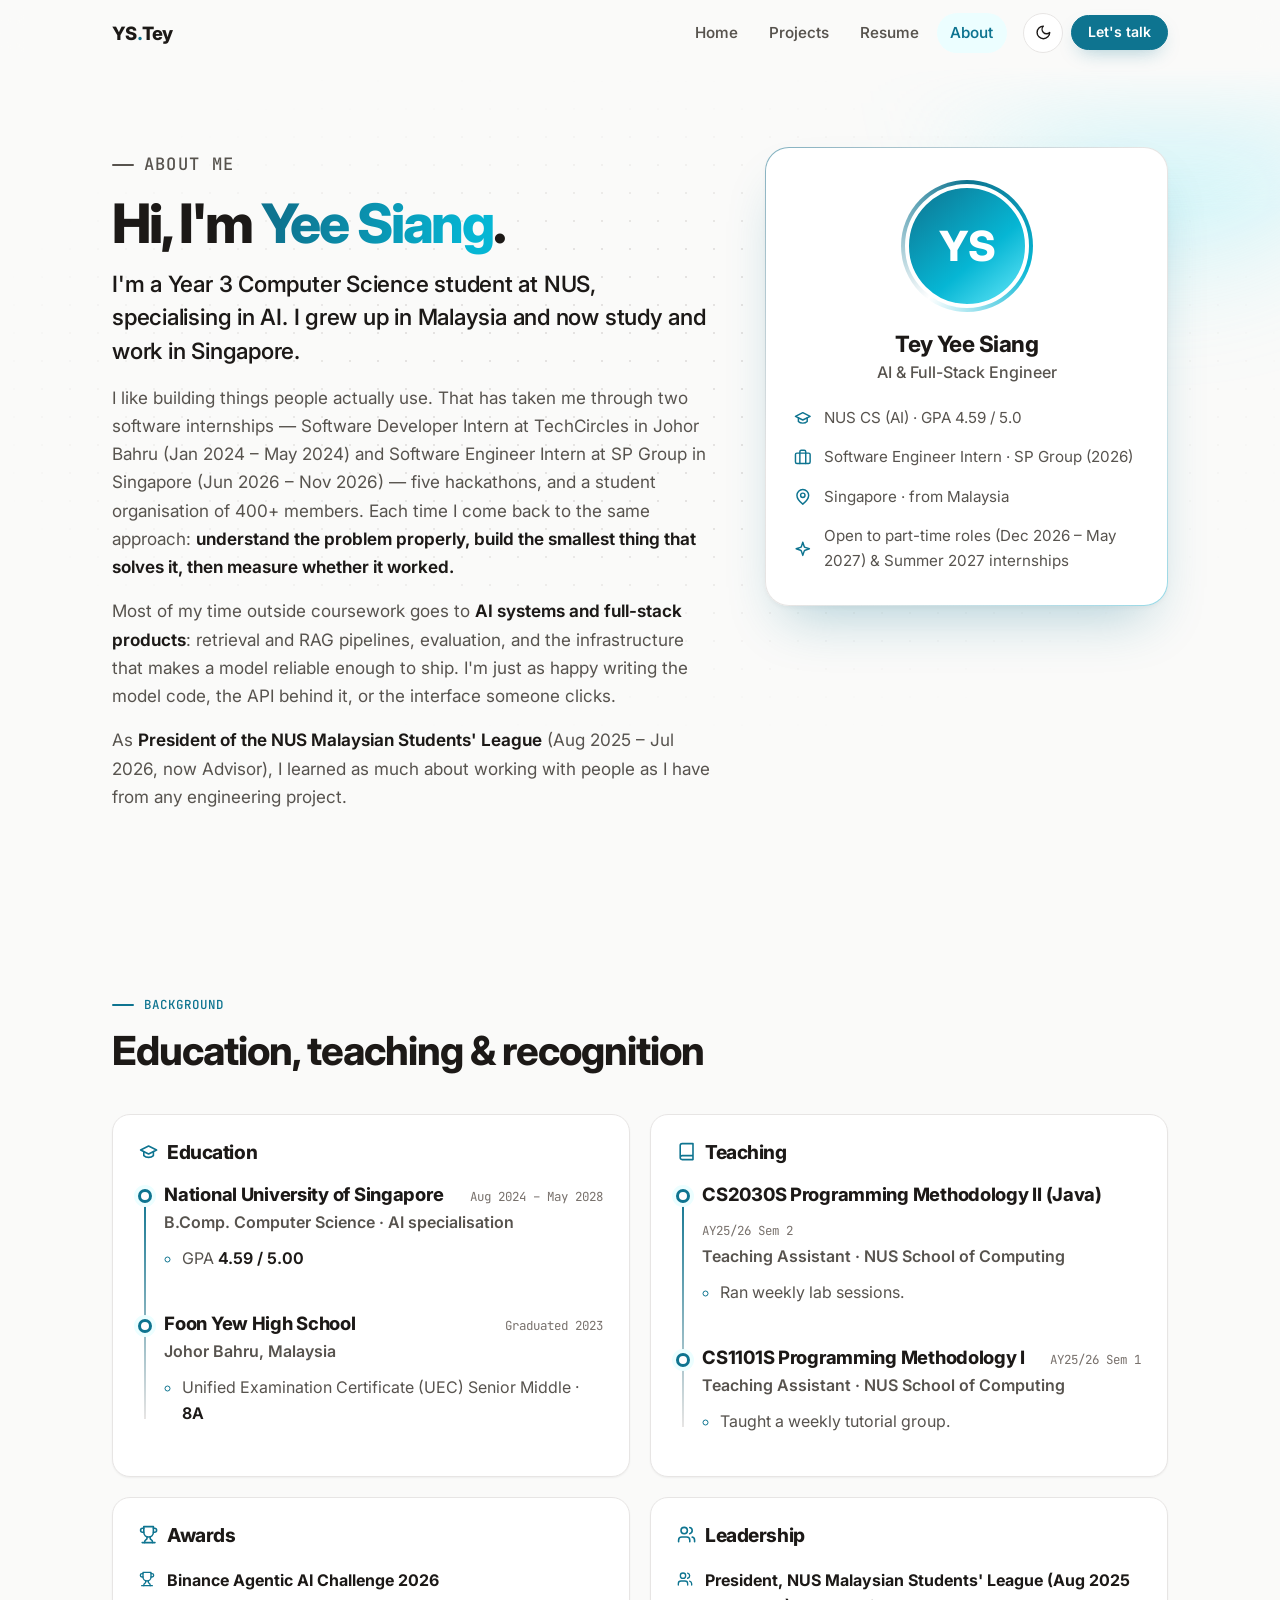
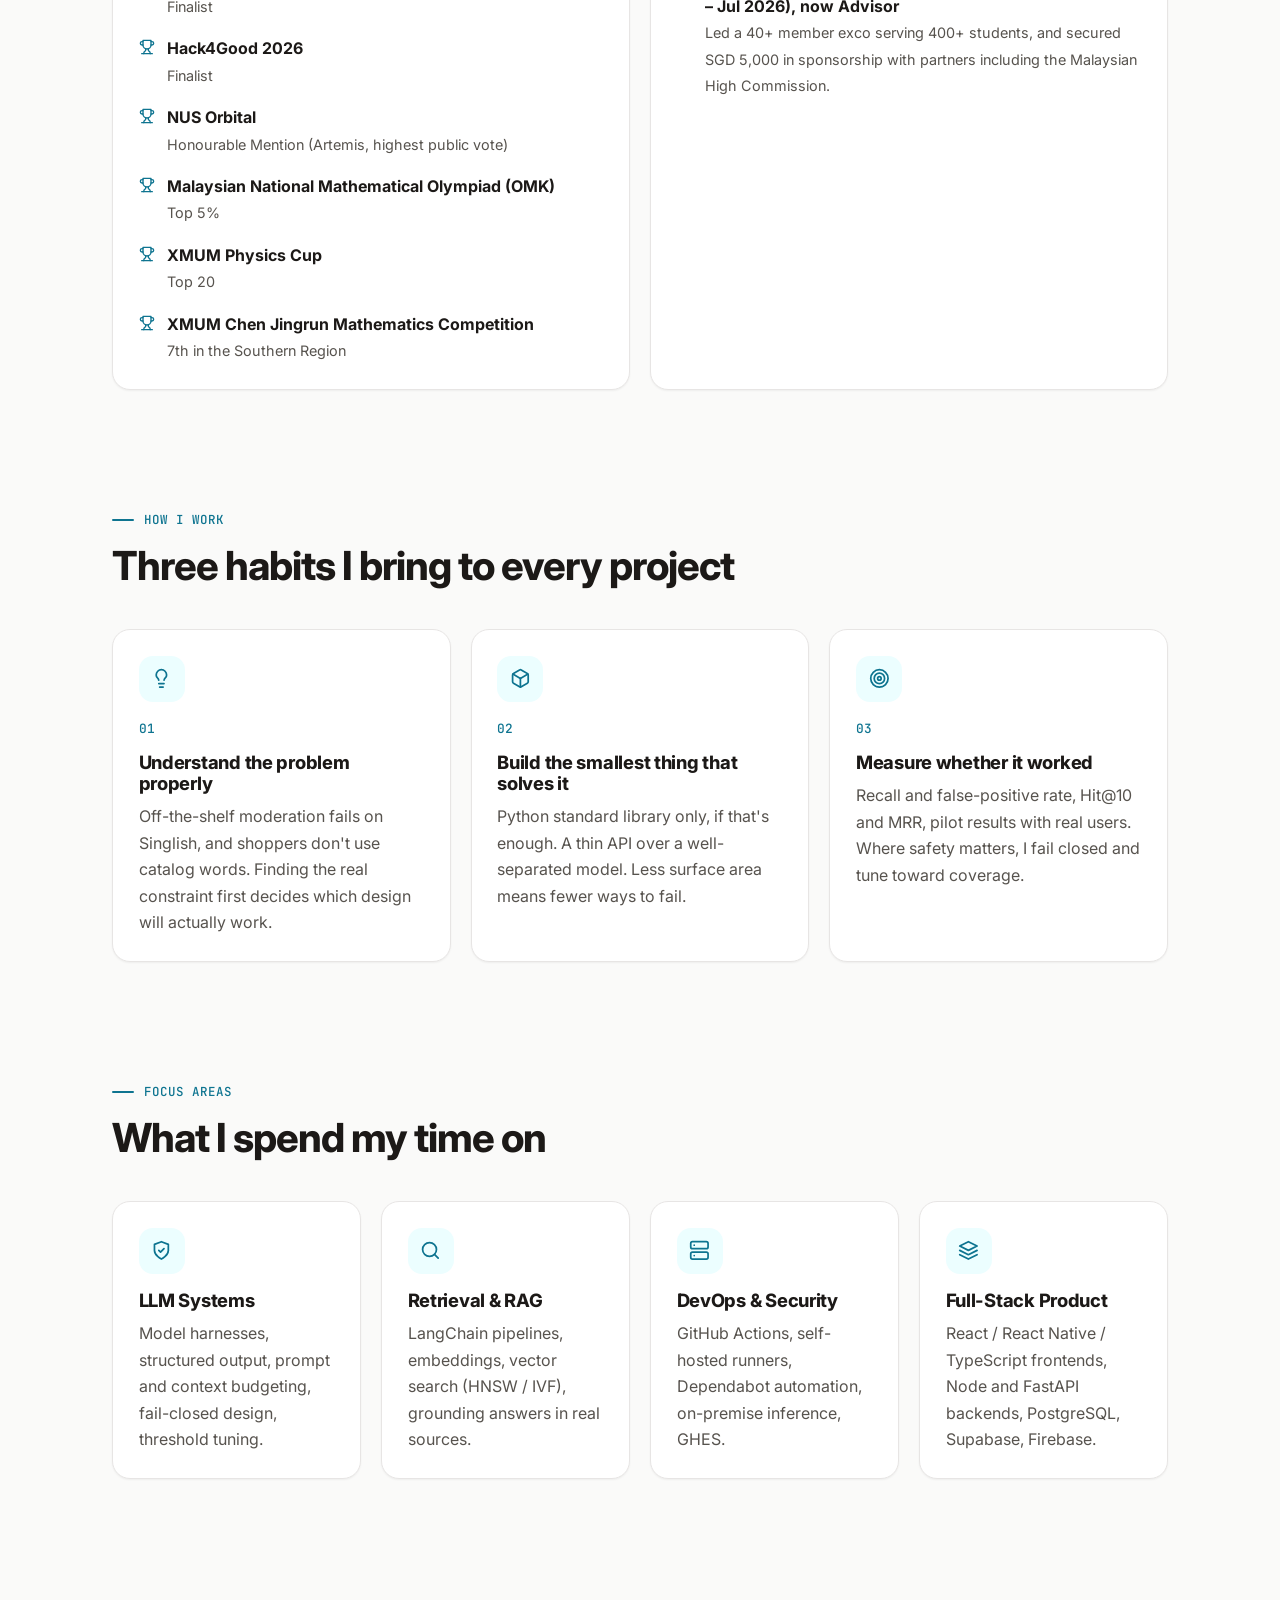
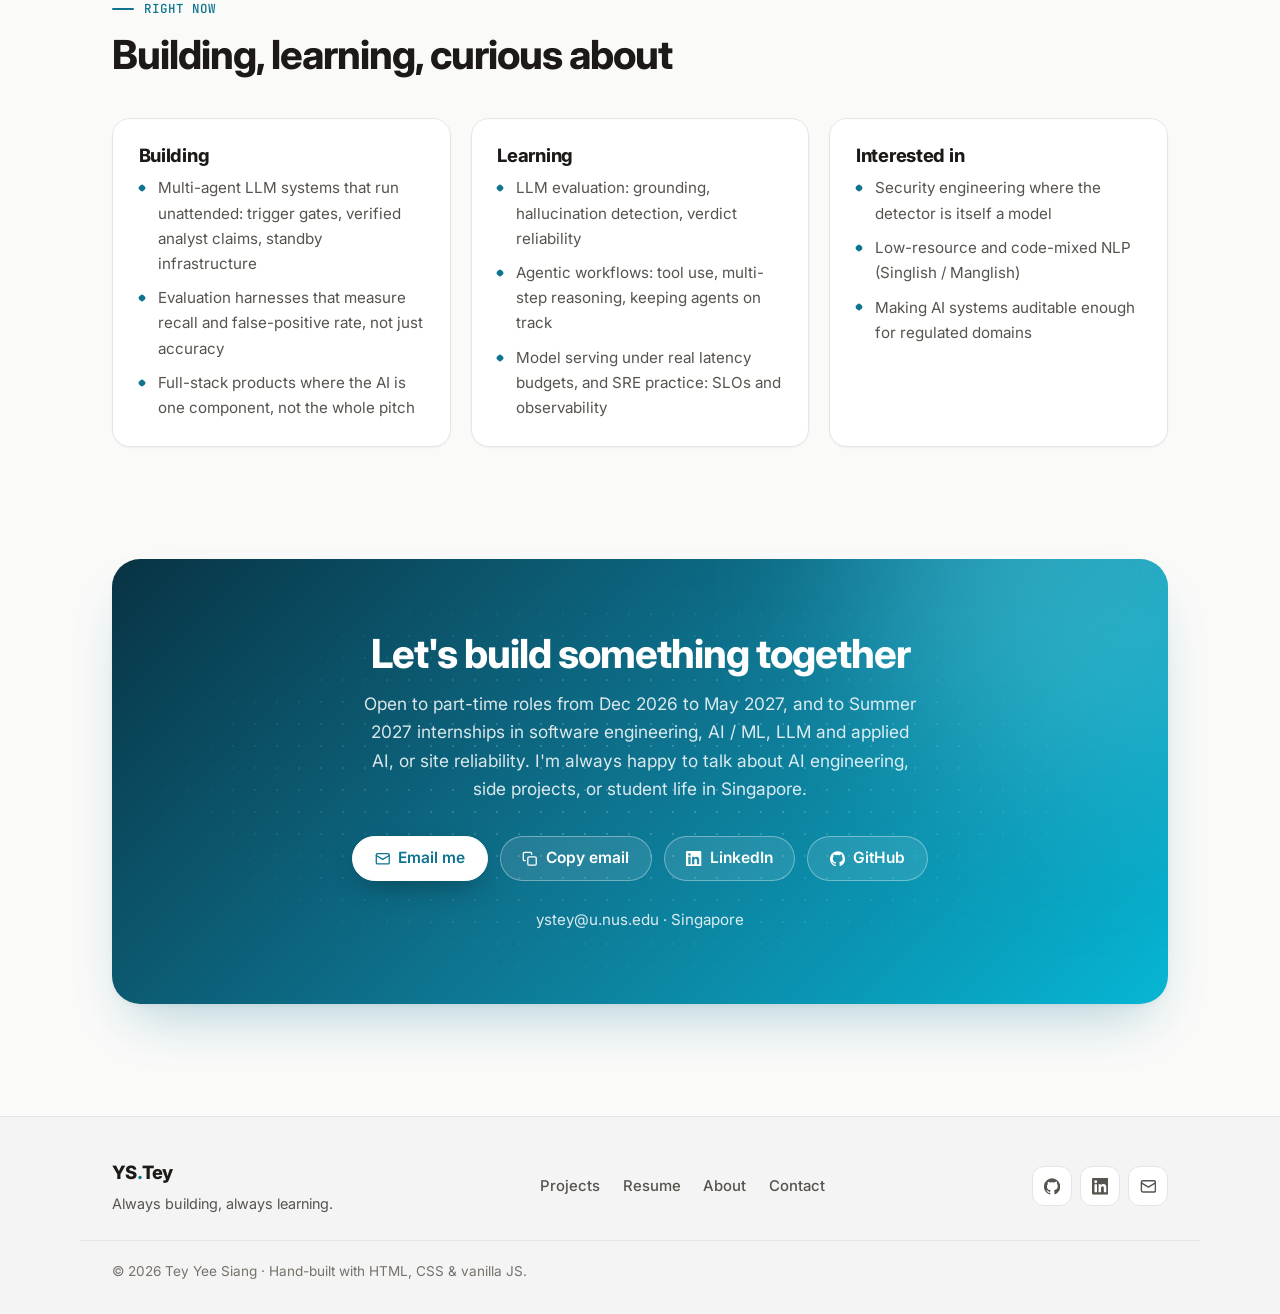
==== commit e591150f: "Site update Nov 2026: SP internship ended, Quantelligence, awards - SP Group: Software Engineer Inte" ====
--- a/about.html
+++ b/about.html
@@ -10,7 +10,8 @@
 <meta property="og:type" content="profile">
 <meta property="og:title" content="About — Tey Yee Siang">
 <meta property="og:description" content="How I work, what I'm learning, and how to reach me.">
-<meta property="og:url" content="https://personalwebsite-eight-tawny-92.vercel.app/about.html">
+<meta property="og:url" content="https://yeesiang-personalwebsite.vercel.app/about.html">
+<link rel="canonical" href="https://yeesiang-personalwebsite.vercel.app/about.html">
 <link rel="icon" href="data:image/svg+xml,%3Csvg xmlns='http://www.w3.org/2000/svg' viewBox='0 0 64 64'%3E%3Crect width='64' height='64' rx='16' fill='%230e7490'/%3E%3Ctext x='50%25' y='54%25' text-anchor='middle' dominant-baseline='middle' font-family='Arial,sans-serif' font-weight='800' font-size='28' fill='white'%3EYS%3C/text%3E%3C/svg%3E">
 <link rel="preconnect" href="https://fonts.googleapis.com">
 <link rel="preconnect" href="https://fonts.gstatic.com" crossorigin>
@@ -47,9 +48,9 @@
         <p class="eyebrow reveal">About me</p>
         <h1 class="reveal" style="--i:1">Hi, I'm <span class="grad">Yee Siang</span>.</h1>
         <p class="big reveal" style="--i:2">I'm a Year 3 Computer Science student at NUS, specialising in AI. I grew up in Malaysia and now study and work in Singapore.</p>
-        <p class="reveal" style="--i:3">I like building things people actually use. That has taken me through two software internships, four hackathons, and a student organisation of 400+ members. Each time I come back to the same approach: <strong>understand the problem properly, build the smallest thing that solves it, then measure whether it worked.</strong></p>
+        <p class="reveal" style="--i:3">I like building things people actually use. That has taken me through two software internships — Software Developer Intern at TechCircles in Johor Bahru (Jan 2024 – May 2024) and Software Engineer Intern at SP Group in Singapore (Jun 2026 – Nov 2026) — five hackathons, and a student organisation of 400+ members. Each time I come back to the same approach: <strong>understand the problem properly, build the smallest thing that solves it, then measure whether it worked.</strong></p>
         <p class="reveal" style="--i:4">Most of my time outside coursework goes to <strong>AI systems and full-stack products</strong>: retrieval and RAG pipelines, evaluation, and the infrastructure that makes a model reliable enough to ship. I'm just as happy writing the model code, the API behind it, or the interface someone clicks.</p>
-        <p class="reveal" style="--i:5">As <strong>President of the NUS Malaysian Students' League</strong>, I learned as much about working with people as I have from any engineering project.</p>
+        <p class="reveal" style="--i:5">As <strong>President of the NUS Malaysian Students' League</strong> (Aug 2025 – Jul 2026, now Advisor), I learned as much about working with people as I have from any engineering project.</p>
       </div>
 
       <aside class="card profile-card reveal tilt" style="--i:2" aria-label="Quick facts">
@@ -58,11 +59,68 @@
         <p class="profile-role">AI & Full-Stack Engineer</p>
         <ul class="facts" style="text-align:left">
           <li><svg class="ic"><use href="#i-cap"/></svg>NUS CS (AI) · GPA 4.59 / 5.0</li>
-          <li><svg class="ic"><use href="#i-briefcase"/></svg>Developer Tech Intern · SP Group</li>
+          <li><svg class="ic"><use href="#i-briefcase"/></svg>Software Engineer Intern · SP Group (2026)</li>
           <li><svg class="ic"><use href="#i-pin"/></svg>Singapore · from Malaysia</li>
-          <li><svg class="ic"><use href="#i-sparkles"/></svg>Open to Summer 2027 internships</li>
+          <li><svg class="ic"><use href="#i-sparkles"/></svg>Open to part-time roles (Dec 2026 – May 2027) &amp; Summer 2027 internships</li>
         </ul>
       </aside>
+    </div>
+  </section>
+
+  <!-- Background -->
+  <section class="section container">
+    <div class="section-head reveal">
+      <p class="eyebrow">Background</p>
+      <h2>Education, teaching &amp; recognition</h2>
+    </div>
+    <div class="grid2" data-stagger>
+      <article class="card reveal">
+        <h2 class="card-title"><svg class="ic"><use href="#i-cap"/></svg> Education</h2>
+        <ol class="timeline">
+          <li>
+            <div class="tl-head"><h3>National University of Singapore</h3><span class="tl-meta">Aug 2024 – May 2028</span></div>
+            <p class="tl-org">B.Comp. Computer Science · AI specialisation</p>
+            <ul><li>GPA <strong>4.59 / 5.00</strong></li></ul>
+          </li>
+          <li>
+            <div class="tl-head"><h3>Foon Yew High School</h3><span class="tl-meta">Graduated 2023</span></div>
+            <p class="tl-org">Johor Bahru, Malaysia</p>
+            <ul><li>Unified Examination Certificate (UEC) Senior Middle · <strong>8A</strong></li></ul>
+          </li>
+        </ol>
+      </article>
+      <article class="card reveal">
+        <h2 class="card-title"><svg class="ic"><use href="#i-book"/></svg> Teaching</h2>
+        <ol class="timeline">
+          <li>
+            <div class="tl-head"><h3>CS2030S Programming Methodology II (Java)</h3><span class="tl-meta">AY25/26 Sem 2</span></div>
+            <p class="tl-org">Teaching Assistant · NUS School of Computing</p>
+            <ul><li>Ran weekly lab sessions.</li></ul>
+          </li>
+          <li>
+            <div class="tl-head"><h3>CS1101S Programming Methodology I</h3><span class="tl-meta">AY25/26 Sem 1</span></div>
+            <p class="tl-org">Teaching Assistant · NUS School of Computing</p>
+            <ul><li>Taught a weekly tutorial group.</li></ul>
+          </li>
+        </ol>
+      </article>
+      <article class="card reveal">
+        <h2 class="card-title"><svg class="ic"><use href="#i-trophy"/></svg> Awards</h2>
+        <ul class="awards">
+          <li><svg class="ic"><use href="#i-trophy"/></svg><div><b>Binance Agentic AI Challenge 2026</b><span>Finalist</span></div></li>
+          <li><svg class="ic"><use href="#i-trophy"/></svg><div><b>Hack4Good 2026</b><span>Finalist</span></div></li>
+          <li><svg class="ic"><use href="#i-trophy"/></svg><div><b>NUS Orbital</b><span>Honourable Mention (Artemis, highest public vote)</span></div></li>
+          <li><svg class="ic"><use href="#i-trophy"/></svg><div><b>Malaysian National Mathematical Olympiad (OMK)</b><span>Top 5%</span></div></li>
+          <li><svg class="ic"><use href="#i-trophy"/></svg><div><b>XMUM Physics Cup</b><span>Top 20</span></div></li>
+          <li><svg class="ic"><use href="#i-trophy"/></svg><div><b>XMUM Chen Jingrun Mathematics Competition</b><span>7th in the Southern Region</span></div></li>
+        </ul>
+      </article>
+      <article class="card reveal">
+        <h2 class="card-title"><svg class="ic"><use href="#i-users"/></svg> Leadership</h2>
+        <ul class="awards">
+          <li><svg class="ic"><use href="#i-users"/></svg><div><b>President, NUS Malaysian Students' League (Aug 2025 – Jul 2026), now Advisor</b><span>Led a 40+ member exco serving 400+ students, and secured SGD 5,000 in sponsorship with partners including the Malaysian High Commission.</span></div></li>
+        </ul>
+      </article>
     </div>
   </section>
 
@@ -118,7 +176,7 @@
       <article class="card list-card reveal">
         <h3>Building</h3>
         <ul>
-          <li>Taking the LLM PR security gate past proof-of-concept and widening its rollout</li>
+          <li>Multi-agent LLM systems that run unattended: trigger gates, verified analyst claims, standby infrastructure</li>
           <li>Evaluation harnesses that measure recall and false-positive rate, not just accuracy</li>
           <li>Full-stack products where the AI is one component, not the whole pitch</li>
         </ul>
@@ -146,14 +204,14 @@
   <section class="section container" id="contact">
     <div class="cta reveal">
       <h2>Let's build something together</h2>
-      <p>Open to Summer 2027 internships in software engineering, AI / ML, LLM and applied AI, or site reliability. I'm always happy to talk about AI engineering, side projects, or student life in Singapore.</p>
+      <p>Open to part-time roles from Dec 2026 to May 2027, and to Summer 2027 internships in software engineering, AI / ML, LLM and applied AI, or site reliability. I'm always happy to talk about AI engineering, side projects, or student life in Singapore.</p>
       <div class="btns">
         <a class="btn primary" href="mailto:ystey@u.nus.edu"><svg class="ic"><use href="#i-mail"/></svg> Email me</a>
         <button class="btn" type="button" data-copy="ystey@u.nus.edu"><svg class="ic"><use href="#i-copy"/></svg> Copy email</button>
         <a class="btn" href="https://www.linkedin.com/in/yee-siang-tey/" target="_blank" rel="noopener"><svg class="ic"><use href="#i-linkedin"/></svg> LinkedIn</a>
         <a class="btn" href="https://github.com/YSTey0808" target="_blank" rel="noopener"><svg class="ic"><use href="#i-github"/></svg> GitHub</a>
       </div>
-      <p style="margin:1.6rem auto 0;font-size:.95rem">ystey@u.nus.edu · +65 8800 2042 · Singapore</p>
+      <p style="margin:1.6rem auto 0;font-size:.95rem">ystey@u.nus.edu · Singapore</p>
     </div>
   </section>
 </main>
--- a/style.css
+++ b/style.css
@@ -231,15 +231,6 @@
 .scroll-hint{position:absolute;left:50%;bottom:1.4rem;width:24px;height:38px;margin-left:-12px;border:2px solid var(--border-strong);border-radius:14px}
 .scroll-hint span{position:absolute;left:50%;top:7px;width:4px;height:8px;margin-left:-2px;border-radius:2px;background:var(--accent);animation:scrollDot 1.8s ease-in-out infinite}
 @keyframes scrollDot{0%{opacity:0;transform:translateY(0)}30%{opacity:1}100%{opacity:0;transform:translateY(12px)}}
-
-/* ---------- Stats ---------- */
-.stats{display:grid;grid-template-columns:repeat(4,1fr);gap:0;background:var(--surface);border:1px solid var(--border);border-radius:var(--radius);
-  box-shadow:var(--shadow);overflow:hidden}
-.stat{padding:1.6rem 1.4rem;text-align:center;border-right:1px solid var(--border)}
-.stat:last-child{border-right:0}
-.stat-num{display:block;font-size:clamp(2rem,4vw,2.6rem);font-weight:800;letter-spacing:-.04em;line-height:1.1;font-variant-numeric:tabular-nums}
-.stat-num small{font-size:.5em;color:var(--subtle);font-weight:600;letter-spacing:0}
-.stat-label{display:block;color:var(--muted);font-size:.9rem;margin-top:.3rem}
 
 /* ---------- Experience list ---------- */
 .xp-list{display:grid;gap:1rem}
@@ -418,9 +409,6 @@
   .hero-inner,.about-grid,.resume-grid{grid-template-columns:1fr}
   .profile-card{max-width:420px;width:100%;margin:0 auto}
   .grid3{grid-template-columns:1fr}
-  .stats{grid-template-columns:repeat(2,1fr)}
-  .stat:nth-child(2){border-right:0}
-  .stat:nth-child(-n+2){border-bottom:1px solid var(--border)}
   .scroll-hint{display:none}
 }
 @media (max-width:760px){
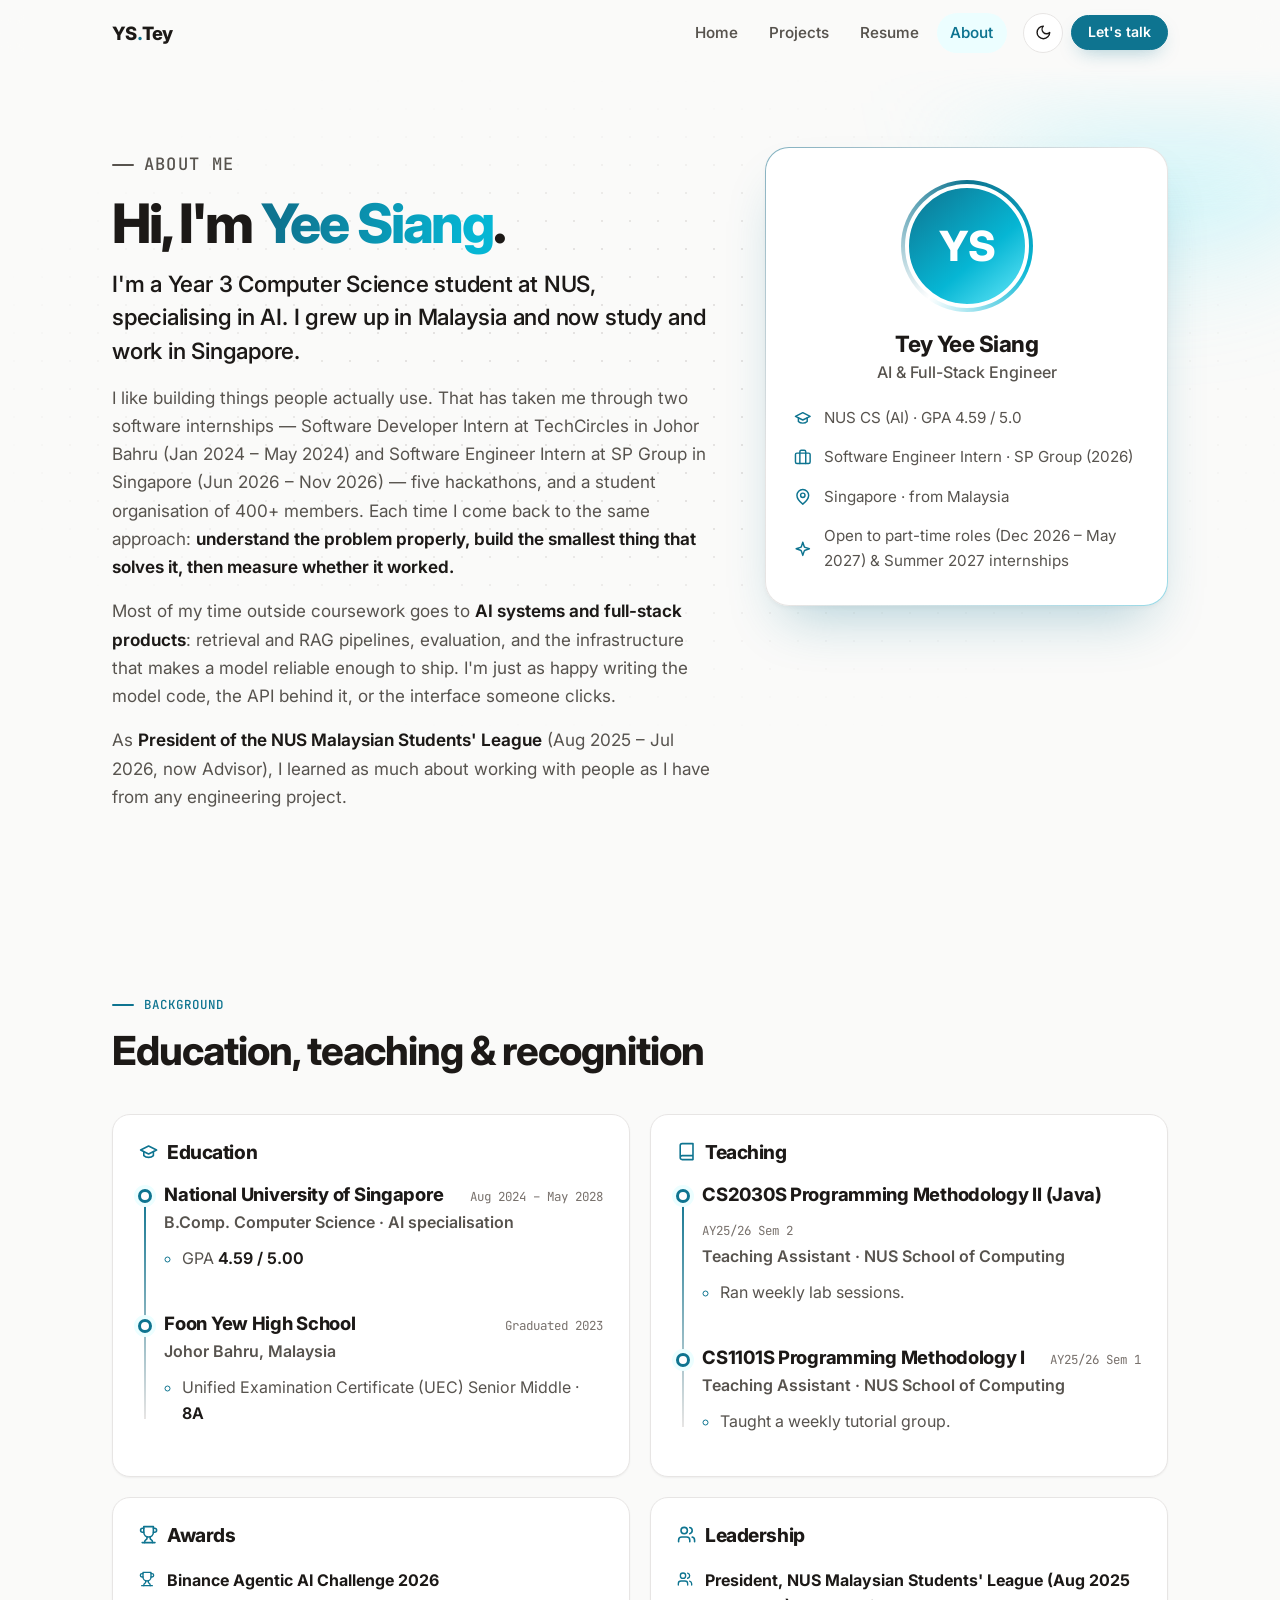
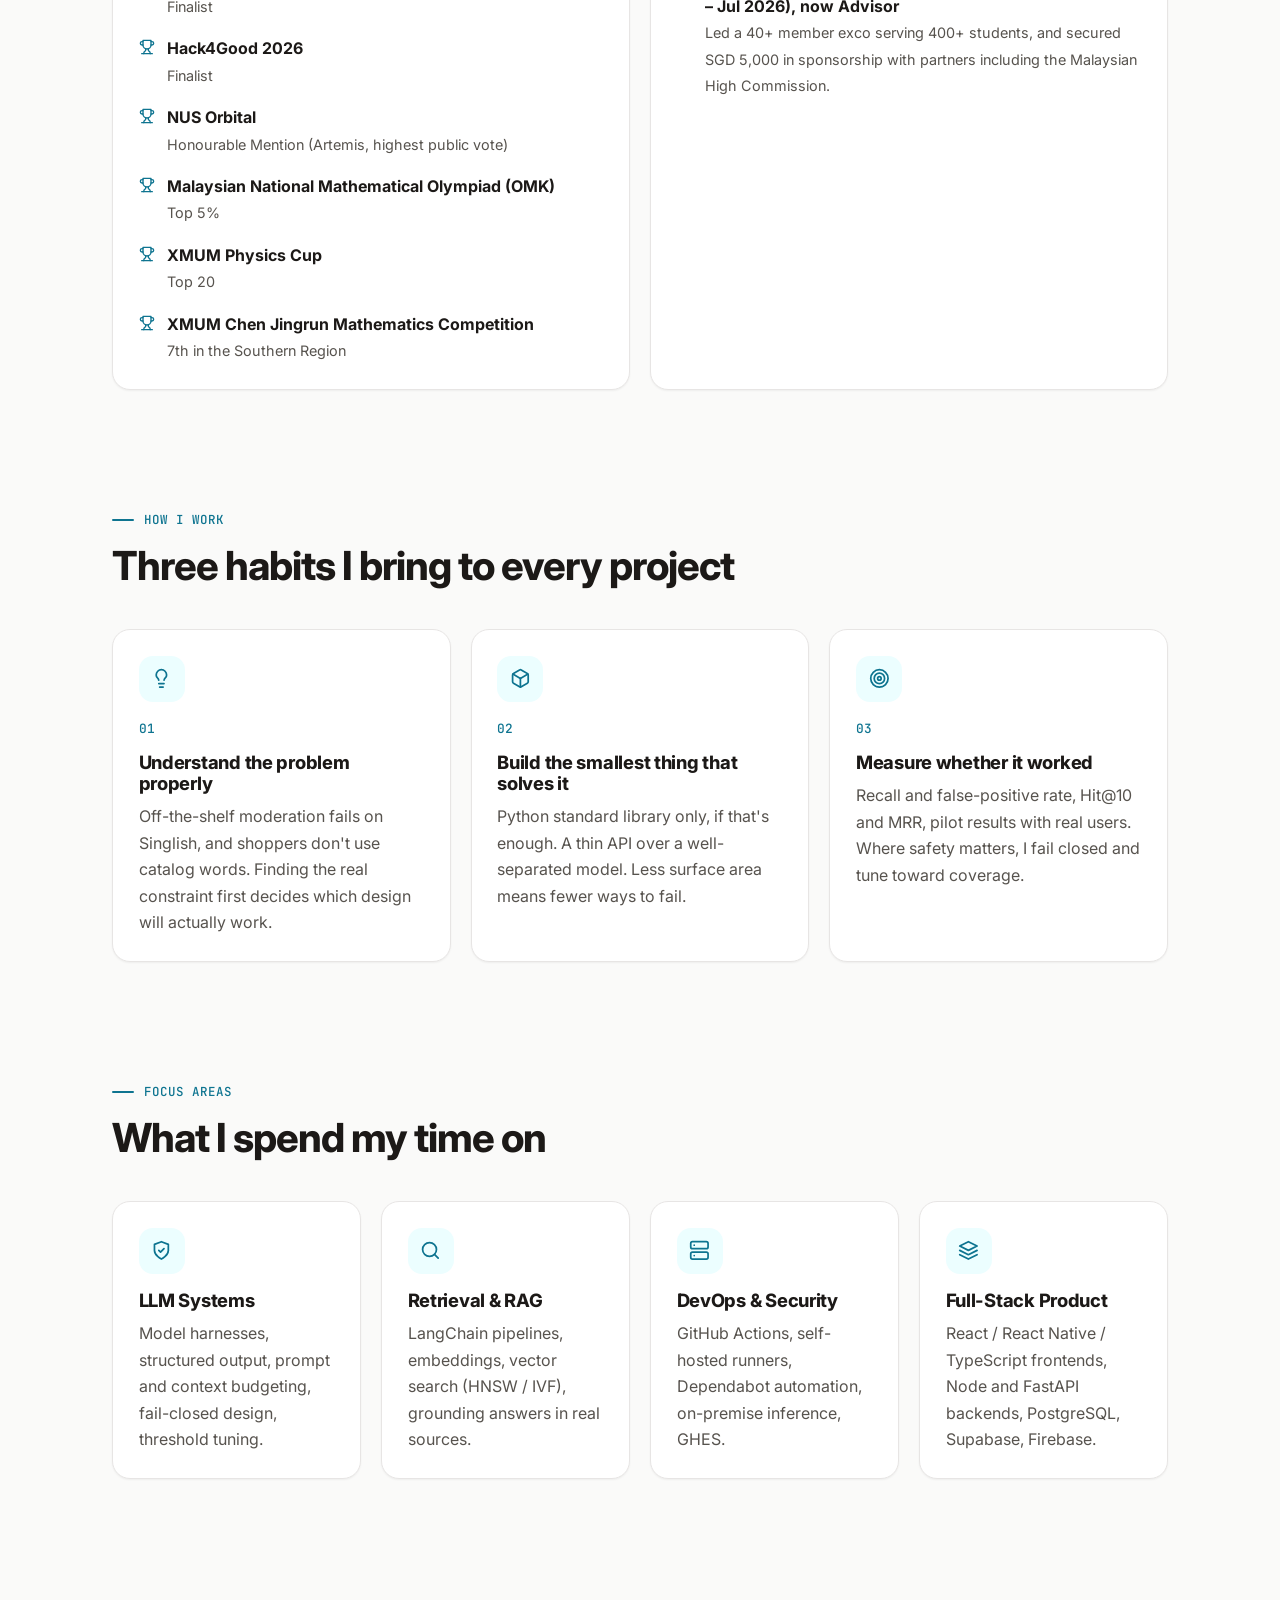
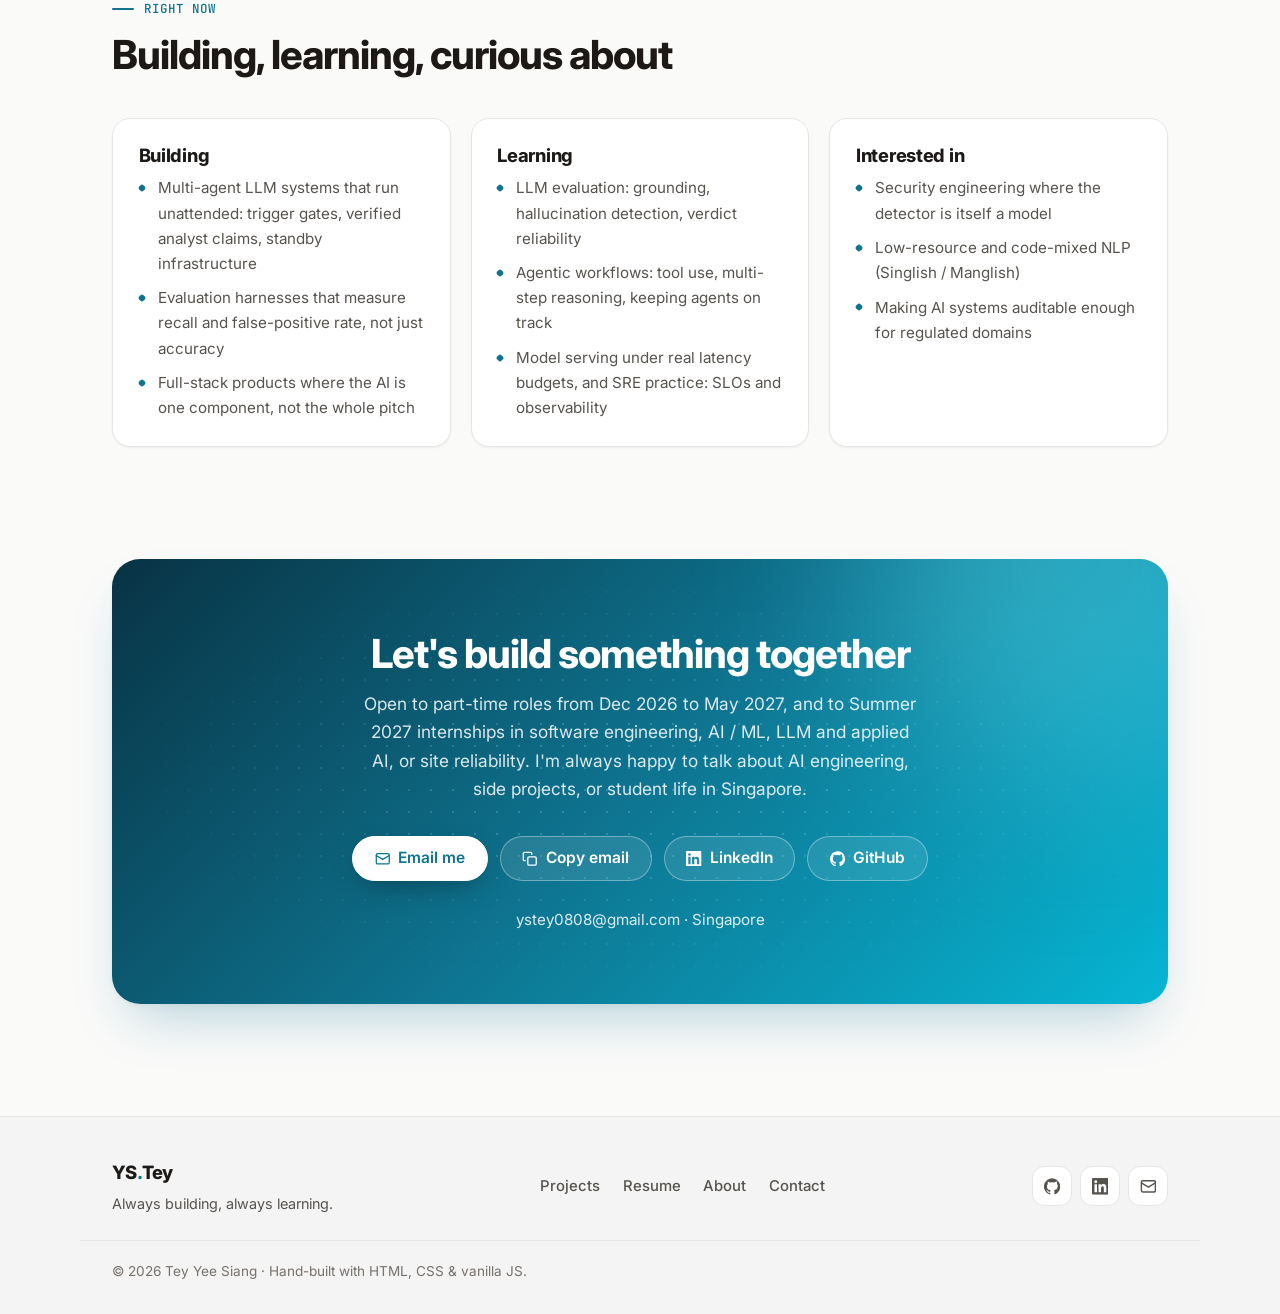
==== commit f0b138e3: "Change contact email to ystey0808@gmail.com Co-Authored-By: Claude Opus 5.5 <noreply@anthropic.com>" ====
--- a/about.html
+++ b/about.html
@@ -34,7 +34,7 @@
     </div>
     <div class="nav-actions">
       <button class="icon-btn theme-toggle" type="button" aria-label="Toggle dark mode"><svg class="ic moon"><use href="#i-moon"/></svg><svg class="ic sun"><use href="#i-sun"/></svg></button>
-      <a class="btn btn-sm primary nav-cta" href="mailto:ystey@u.nus.edu">Let's talk</a>
+      <a class="btn btn-sm primary nav-cta" href="mailto:ystey0808@gmail.com">Let's talk</a>
       <button class="icon-btn hamburger" type="button" aria-label="Open menu" aria-expanded="false" aria-controls="nav-links"><span></span><span></span><span></span></button>
     </div>
   </nav>
@@ -206,12 +206,12 @@
       <h2>Let's build something together</h2>
       <p>Open to part-time roles from Dec 2026 to May 2027, and to Summer 2027 internships in software engineering, AI / ML, LLM and applied AI, or site reliability. I'm always happy to talk about AI engineering, side projects, or student life in Singapore.</p>
       <div class="btns">
-        <a class="btn primary" href="mailto:ystey@u.nus.edu"><svg class="ic"><use href="#i-mail"/></svg> Email me</a>
-        <button class="btn" type="button" data-copy="ystey@u.nus.edu"><svg class="ic"><use href="#i-copy"/></svg> Copy email</button>
+        <a class="btn primary" href="mailto:ystey0808@gmail.com"><svg class="ic"><use href="#i-mail"/></svg> Email me</a>
+        <button class="btn" type="button" data-copy="ystey0808@gmail.com"><svg class="ic"><use href="#i-copy"/></svg> Copy email</button>
         <a class="btn" href="https://www.linkedin.com/in/yee-siang-tey/" target="_blank" rel="noopener"><svg class="ic"><use href="#i-linkedin"/></svg> LinkedIn</a>
         <a class="btn" href="https://github.com/YSTey0808" target="_blank" rel="noopener"><svg class="ic"><use href="#i-github"/></svg> GitHub</a>
       </div>
-      <p style="margin:1.6rem auto 0;font-size:.95rem">ystey@u.nus.edu · Singapore</p>
+      <p style="margin:1.6rem auto 0;font-size:.95rem">ystey0808@gmail.com · Singapore</p>
     </div>
   </section>
 </main>
@@ -223,7 +223,7 @@
     <div class="socials">
       <a href="https://github.com/YSTey0808" target="_blank" rel="noopener" aria-label="GitHub"><svg class="ic"><use href="#i-github"/></svg></a>
       <a href="https://www.linkedin.com/in/yee-siang-tey/" target="_blank" rel="noopener" aria-label="LinkedIn"><svg class="ic"><use href="#i-linkedin"/></svg></a>
-      <a href="mailto:ystey@u.nus.edu" aria-label="Email"><svg class="ic"><use href="#i-mail"/></svg></a>
+      <a href="mailto:ystey0808@gmail.com" aria-label="Email"><svg class="ic"><use href="#i-mail"/></svg></a>
     </div>
   </div>
   <p class="copyright">© <span data-year>2026</span> Tey Yee Siang · Hand-built with HTML, CSS & vanilla JS.</p>
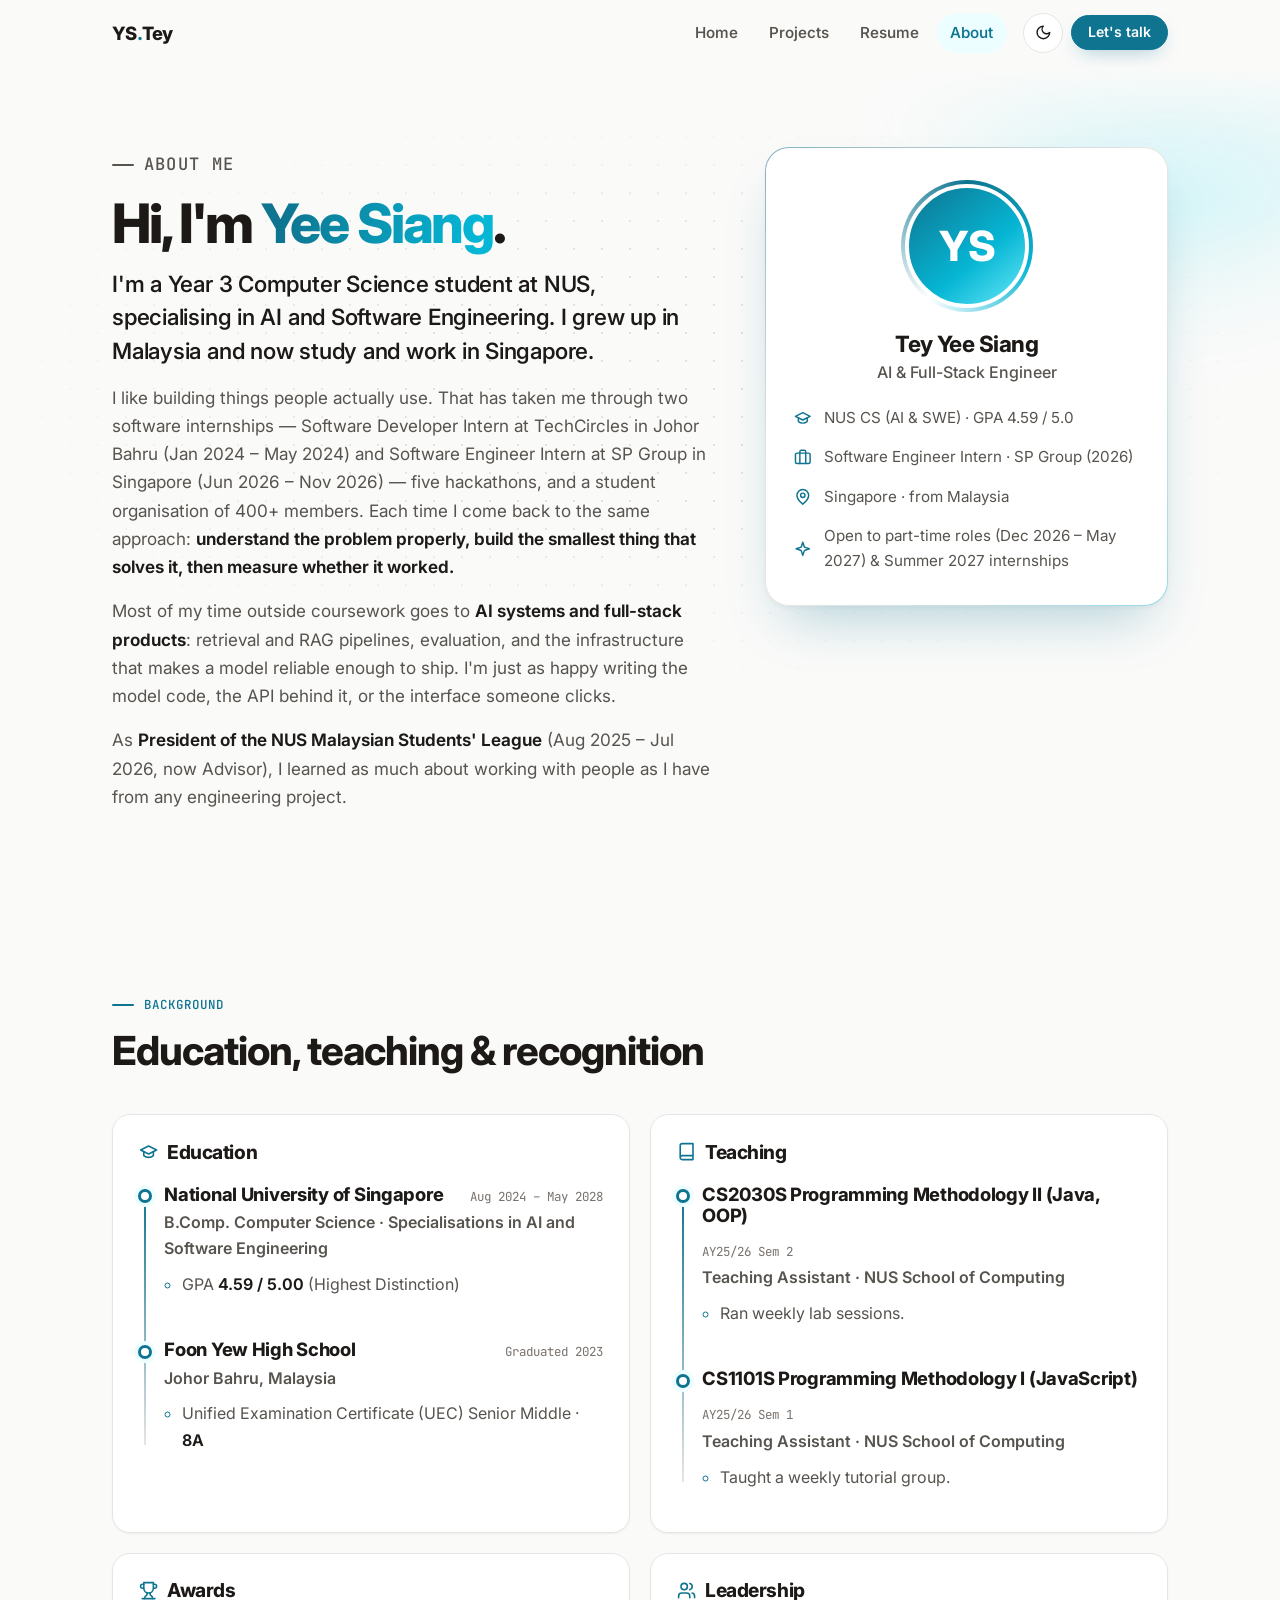
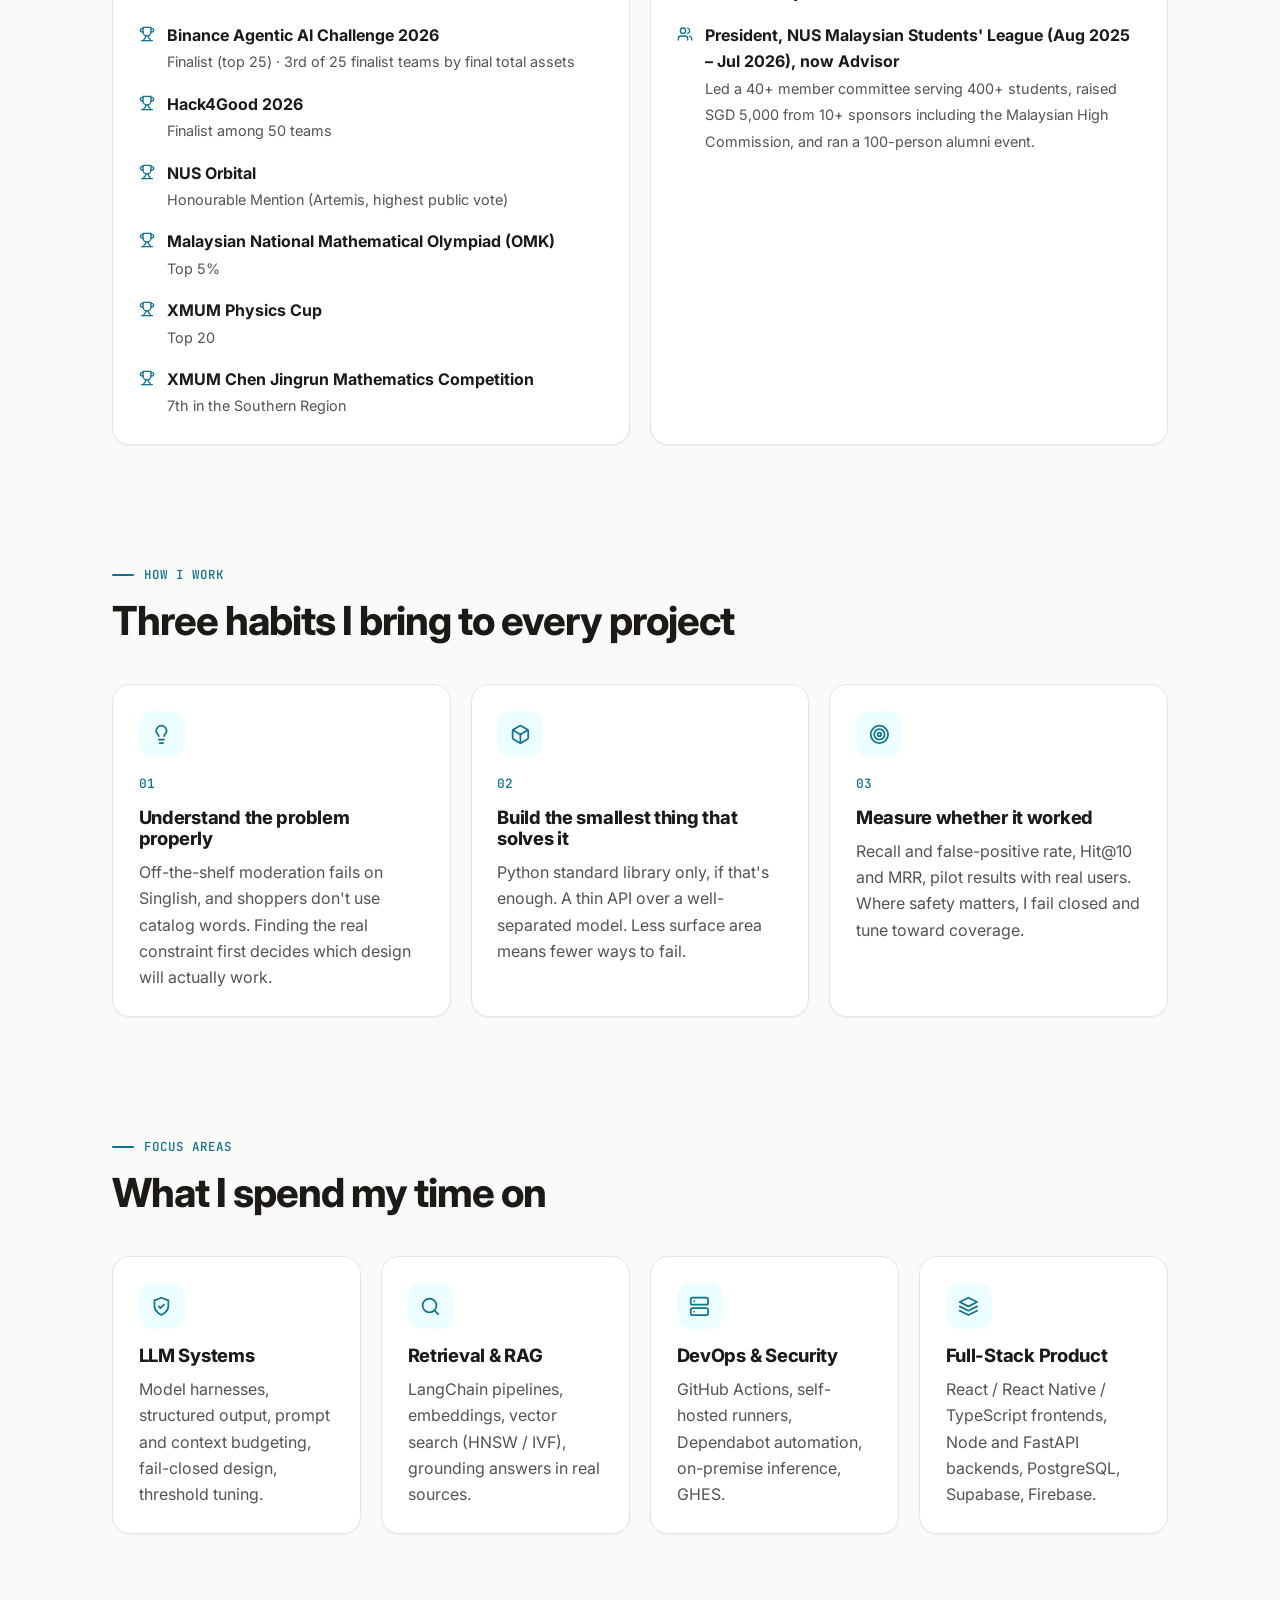
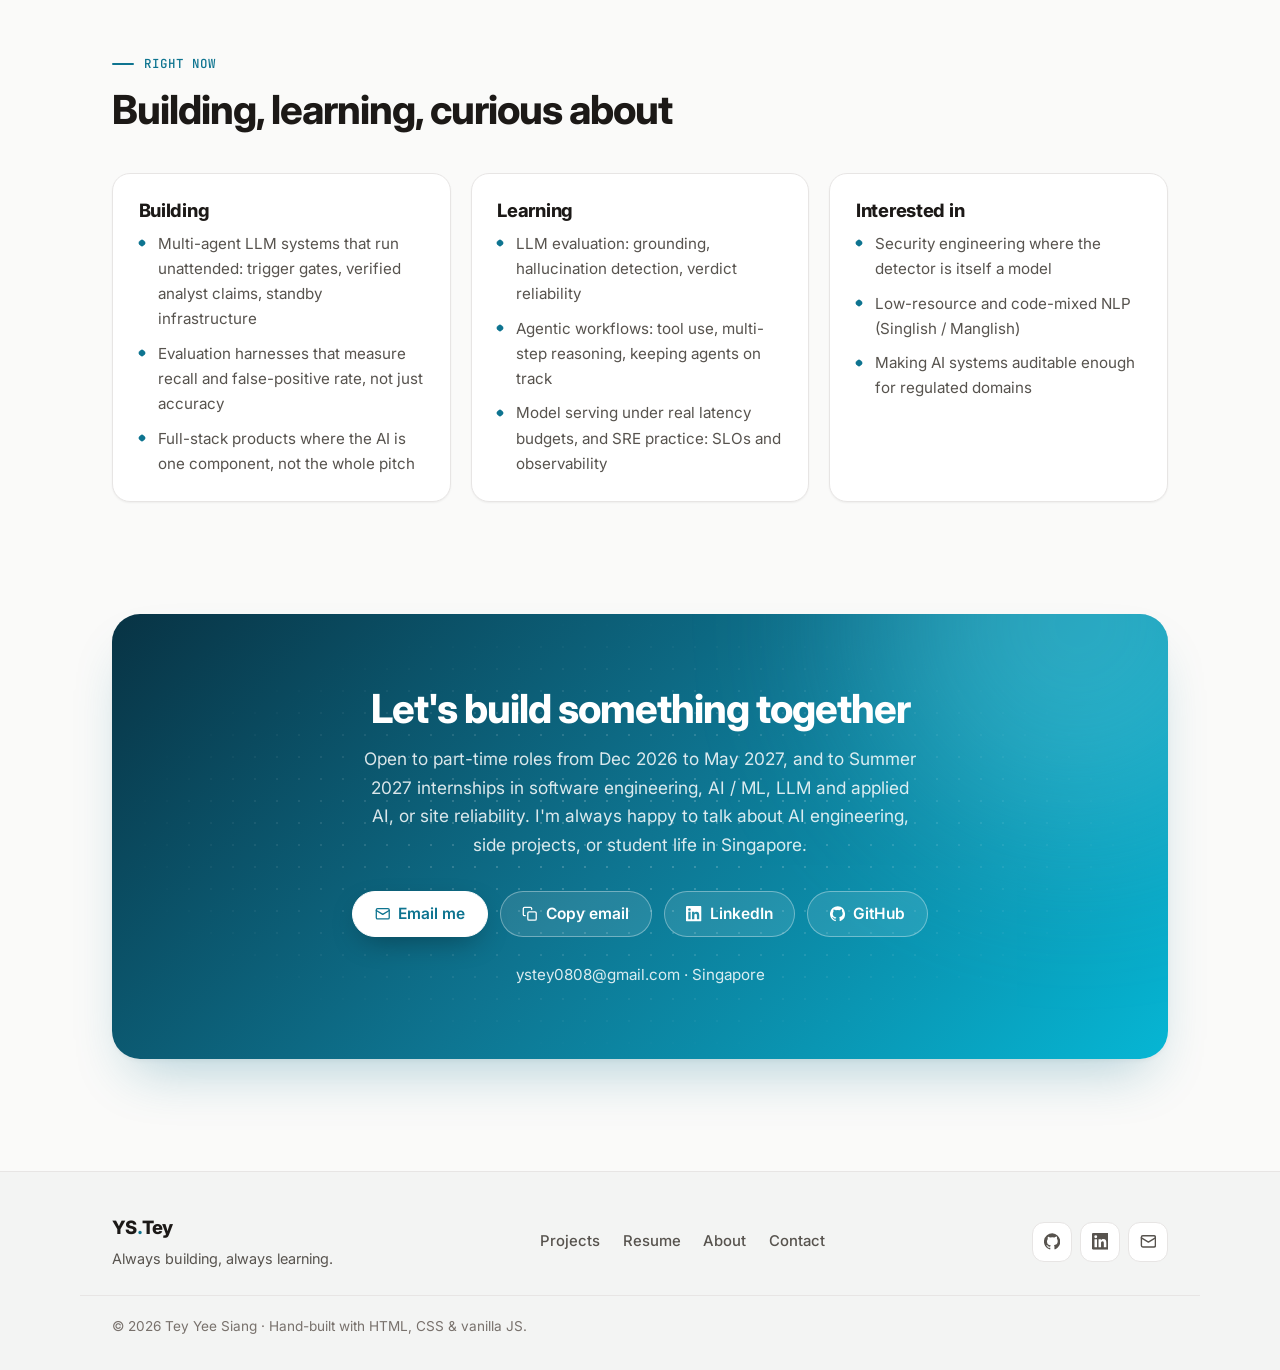
==== commit 719926d3: "Update site 28 Nov 2026" ====
--- a/about.html
+++ b/about.html
@@ -4,7 +4,7 @@
 <meta charset="utf-8">
 <meta name="viewport" content="width=device-width, initial-scale=1">
 <title>About — Tey Yee Siang</title>
-<meta name="description" content="About Tey Yee Siang — NUS CS (AI) student from Malaysia, building AI systems and full-stack products in Singapore. How I work, what I'm learning, and how to reach me.">
+<meta name="description" content="About Tey Yee Siang — NUS CS (AI &amp; SWE) student from Malaysia, building AI systems and full-stack products in Singapore. How I work, what I'm learning, and how to reach me.">
 <meta name="author" content="Tey Yee Siang">
 <meta name="theme-color" content="#0e7490">
 <meta property="og:type" content="profile">
@@ -47,7 +47,7 @@
       <div class="prose">
         <p class="eyebrow reveal">About me</p>
         <h1 class="reveal" style="--i:1">Hi, I'm <span class="grad">Yee Siang</span>.</h1>
-        <p class="big reveal" style="--i:2">I'm a Year 3 Computer Science student at NUS, specialising in AI. I grew up in Malaysia and now study and work in Singapore.</p>
+        <p class="big reveal" style="--i:2">I'm a Year 3 Computer Science student at NUS, specialising in AI and Software Engineering. I grew up in Malaysia and now study and work in Singapore.</p>
         <p class="reveal" style="--i:3">I like building things people actually use. That has taken me through two software internships — Software Developer Intern at TechCircles in Johor Bahru (Jan 2024 – May 2024) and Software Engineer Intern at SP Group in Singapore (Jun 2026 – Nov 2026) — five hackathons, and a student organisation of 400+ members. Each time I come back to the same approach: <strong>understand the problem properly, build the smallest thing that solves it, then measure whether it worked.</strong></p>
         <p class="reveal" style="--i:4">Most of my time outside coursework goes to <strong>AI systems and full-stack products</strong>: retrieval and RAG pipelines, evaluation, and the infrastructure that makes a model reliable enough to ship. I'm just as happy writing the model code, the API behind it, or the interface someone clicks.</p>
         <p class="reveal" style="--i:5">As <strong>President of the NUS Malaysian Students' League</strong> (Aug 2025 – Jul 2026, now Advisor), I learned as much about working with people as I have from any engineering project.</p>
@@ -58,7 +58,7 @@
         <h2 class="profile-name">Tey Yee Siang</h2>
         <p class="profile-role">AI & Full-Stack Engineer</p>
         <ul class="facts" style="text-align:left">
-          <li><svg class="ic"><use href="#i-cap"/></svg>NUS CS (AI) · GPA 4.59 / 5.0</li>
+          <li><svg class="ic"><use href="#i-cap"/></svg>NUS CS (AI &amp; SWE) · GPA 4.59 / 5.0</li>
           <li><svg class="ic"><use href="#i-briefcase"/></svg>Software Engineer Intern · SP Group (2026)</li>
           <li><svg class="ic"><use href="#i-pin"/></svg>Singapore · from Malaysia</li>
           <li><svg class="ic"><use href="#i-sparkles"/></svg>Open to part-time roles (Dec 2026 – May 2027) &amp; Summer 2027 internships</li>
@@ -79,8 +79,8 @@
         <ol class="timeline">
           <li>
             <div class="tl-head"><h3>National University of Singapore</h3><span class="tl-meta">Aug 2024 – May 2028</span></div>
-            <p class="tl-org">B.Comp. Computer Science · AI specialisation</p>
-            <ul><li>GPA <strong>4.59 / 5.00</strong></li></ul>
+            <p class="tl-org">B.Comp. Computer Science · Specialisations in AI and Software Engineering</p>
+            <ul><li>GPA <strong>4.59 / 5.00</strong> (Highest Distinction)</li></ul>
           </li>
           <li>
             <div class="tl-head"><h3>Foon Yew High School</h3><span class="tl-meta">Graduated 2023</span></div>
@@ -93,12 +93,12 @@
         <h2 class="card-title"><svg class="ic"><use href="#i-book"/></svg> Teaching</h2>
         <ol class="timeline">
           <li>
-            <div class="tl-head"><h3>CS2030S Programming Methodology II (Java)</h3><span class="tl-meta">AY25/26 Sem 2</span></div>
+            <div class="tl-head"><h3>CS2030S Programming Methodology II (Java, OOP)</h3><span class="tl-meta">AY25/26 Sem 2</span></div>
             <p class="tl-org">Teaching Assistant · NUS School of Computing</p>
             <ul><li>Ran weekly lab sessions.</li></ul>
           </li>
           <li>
-            <div class="tl-head"><h3>CS1101S Programming Methodology I</h3><span class="tl-meta">AY25/26 Sem 1</span></div>
+            <div class="tl-head"><h3>CS1101S Programming Methodology I (JavaScript)</h3><span class="tl-meta">AY25/26 Sem 1</span></div>
             <p class="tl-org">Teaching Assistant · NUS School of Computing</p>
             <ul><li>Taught a weekly tutorial group.</li></ul>
           </li>
@@ -107,8 +107,8 @@
       <article class="card reveal">
         <h2 class="card-title"><svg class="ic"><use href="#i-trophy"/></svg> Awards</h2>
         <ul class="awards">
-          <li><svg class="ic"><use href="#i-trophy"/></svg><div><b>Binance Agentic AI Challenge 2026</b><span>Finalist</span></div></li>
-          <li><svg class="ic"><use href="#i-trophy"/></svg><div><b>Hack4Good 2026</b><span>Finalist</span></div></li>
+          <li><svg class="ic"><use href="#i-trophy"/></svg><div><b>Binance Agentic AI Challenge 2026</b><span>Finalist (top 25) · 3rd of 25 finalist teams by final total assets</span></div></li>
+          <li><svg class="ic"><use href="#i-trophy"/></svg><div><b>Hack4Good 2026</b><span>Finalist among 50 teams</span></div></li>
           <li><svg class="ic"><use href="#i-trophy"/></svg><div><b>NUS Orbital</b><span>Honourable Mention (Artemis, highest public vote)</span></div></li>
           <li><svg class="ic"><use href="#i-trophy"/></svg><div><b>Malaysian National Mathematical Olympiad (OMK)</b><span>Top 5%</span></div></li>
           <li><svg class="ic"><use href="#i-trophy"/></svg><div><b>XMUM Physics Cup</b><span>Top 20</span></div></li>
@@ -118,7 +118,7 @@
       <article class="card reveal">
         <h2 class="card-title"><svg class="ic"><use href="#i-users"/></svg> Leadership</h2>
         <ul class="awards">
-          <li><svg class="ic"><use href="#i-users"/></svg><div><b>President, NUS Malaysian Students' League (Aug 2025 – Jul 2026), now Advisor</b><span>Led a 40+ member exco serving 400+ students, and secured SGD 5,000 in sponsorship with partners including the Malaysian High Commission.</span></div></li>
+          <li><svg class="ic"><use href="#i-users"/></svg><div><b>President, NUS Malaysian Students' League (Aug 2025 – Jul 2026), now Advisor</b><span>Led a 40+ member committee serving 400+ students, raised SGD 5,000 from 10+ sponsors including the Malaysian High Commission, and ran a 100-person alumni event.</span></div></li>
         </ul>
       </article>
     </div>
